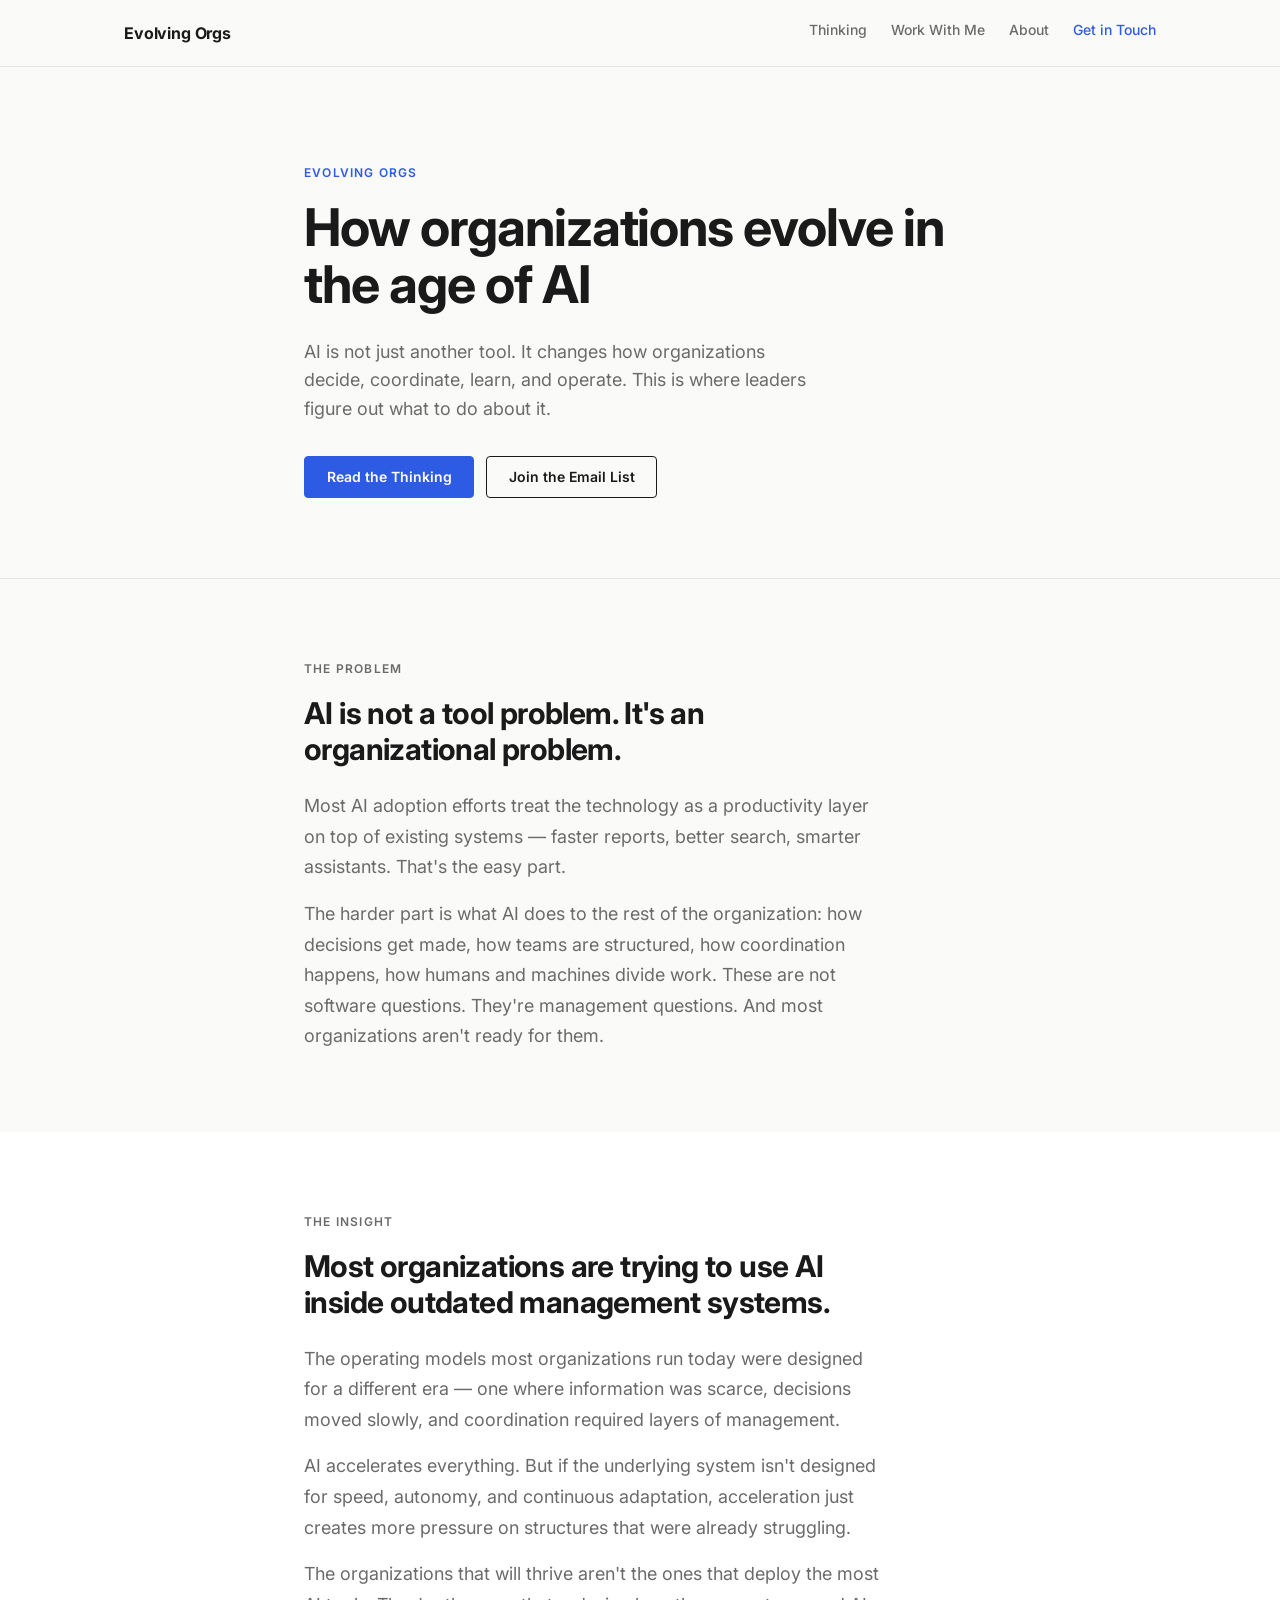
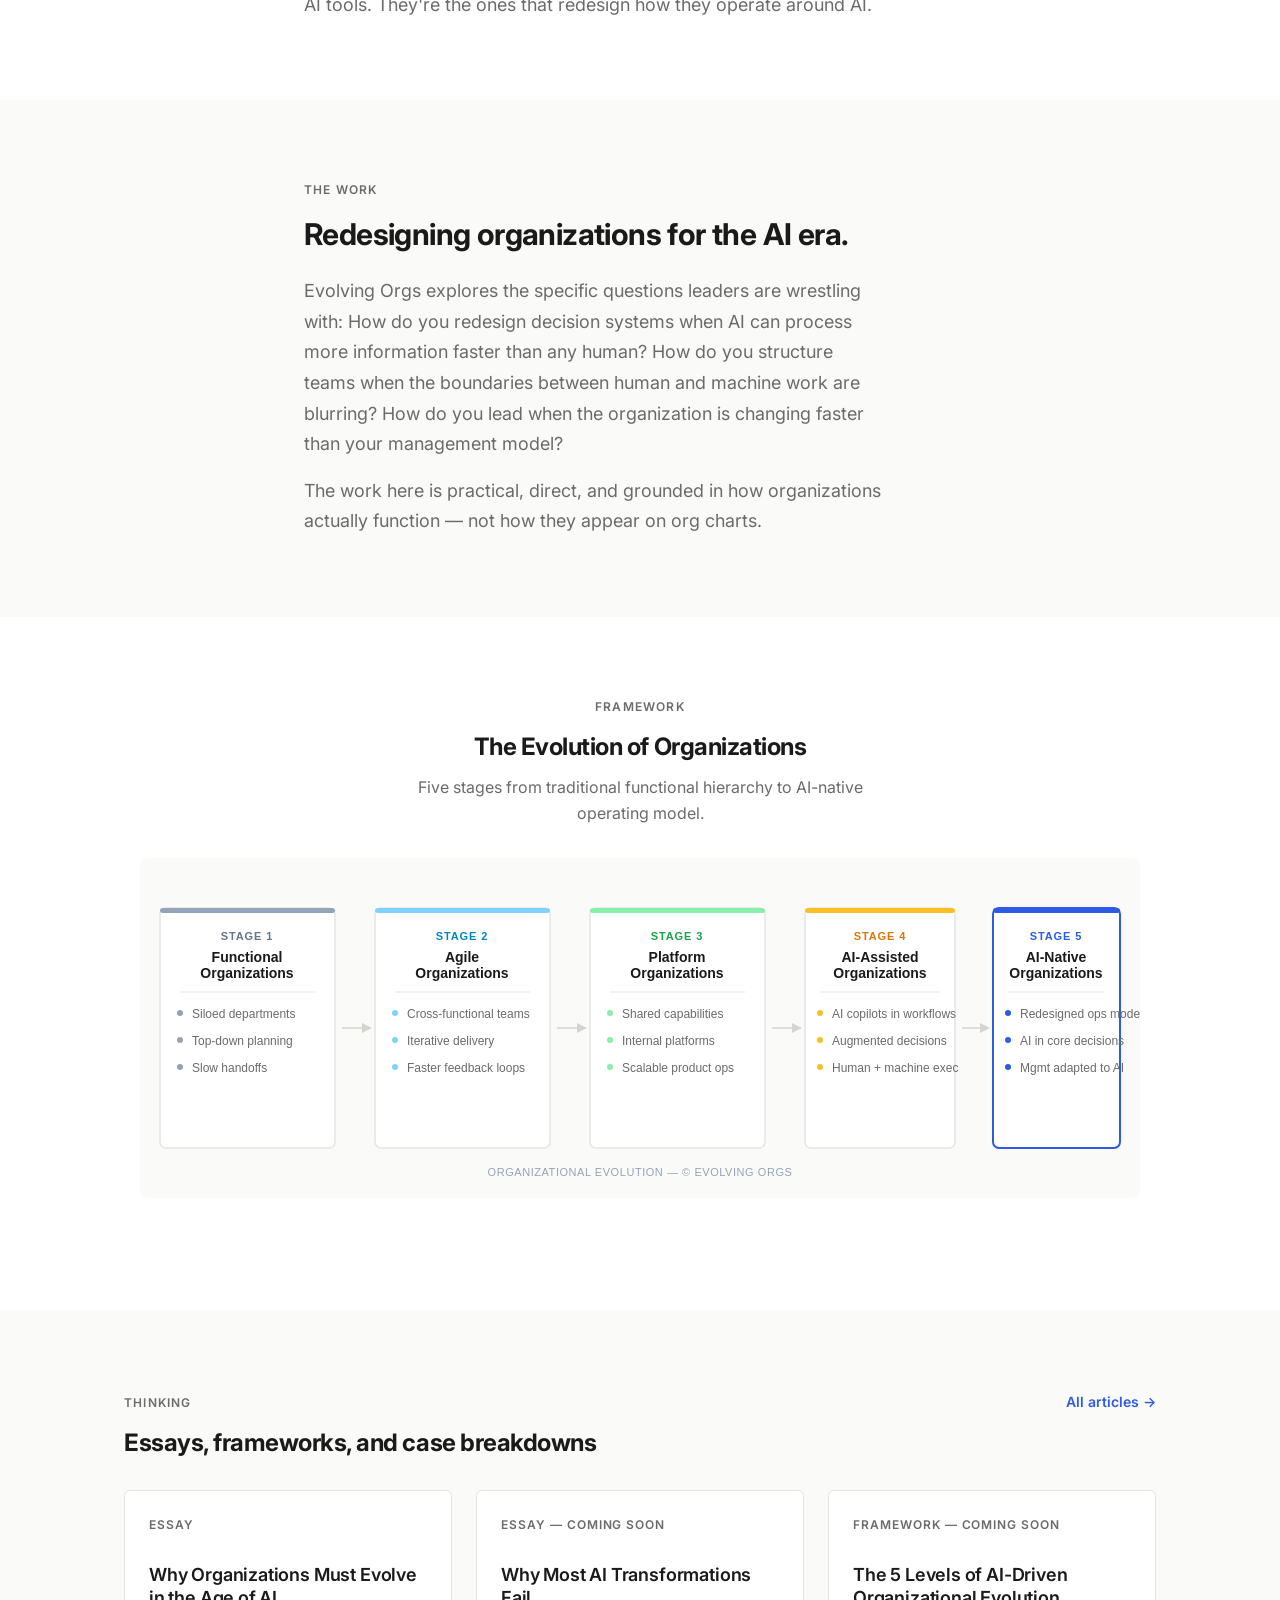
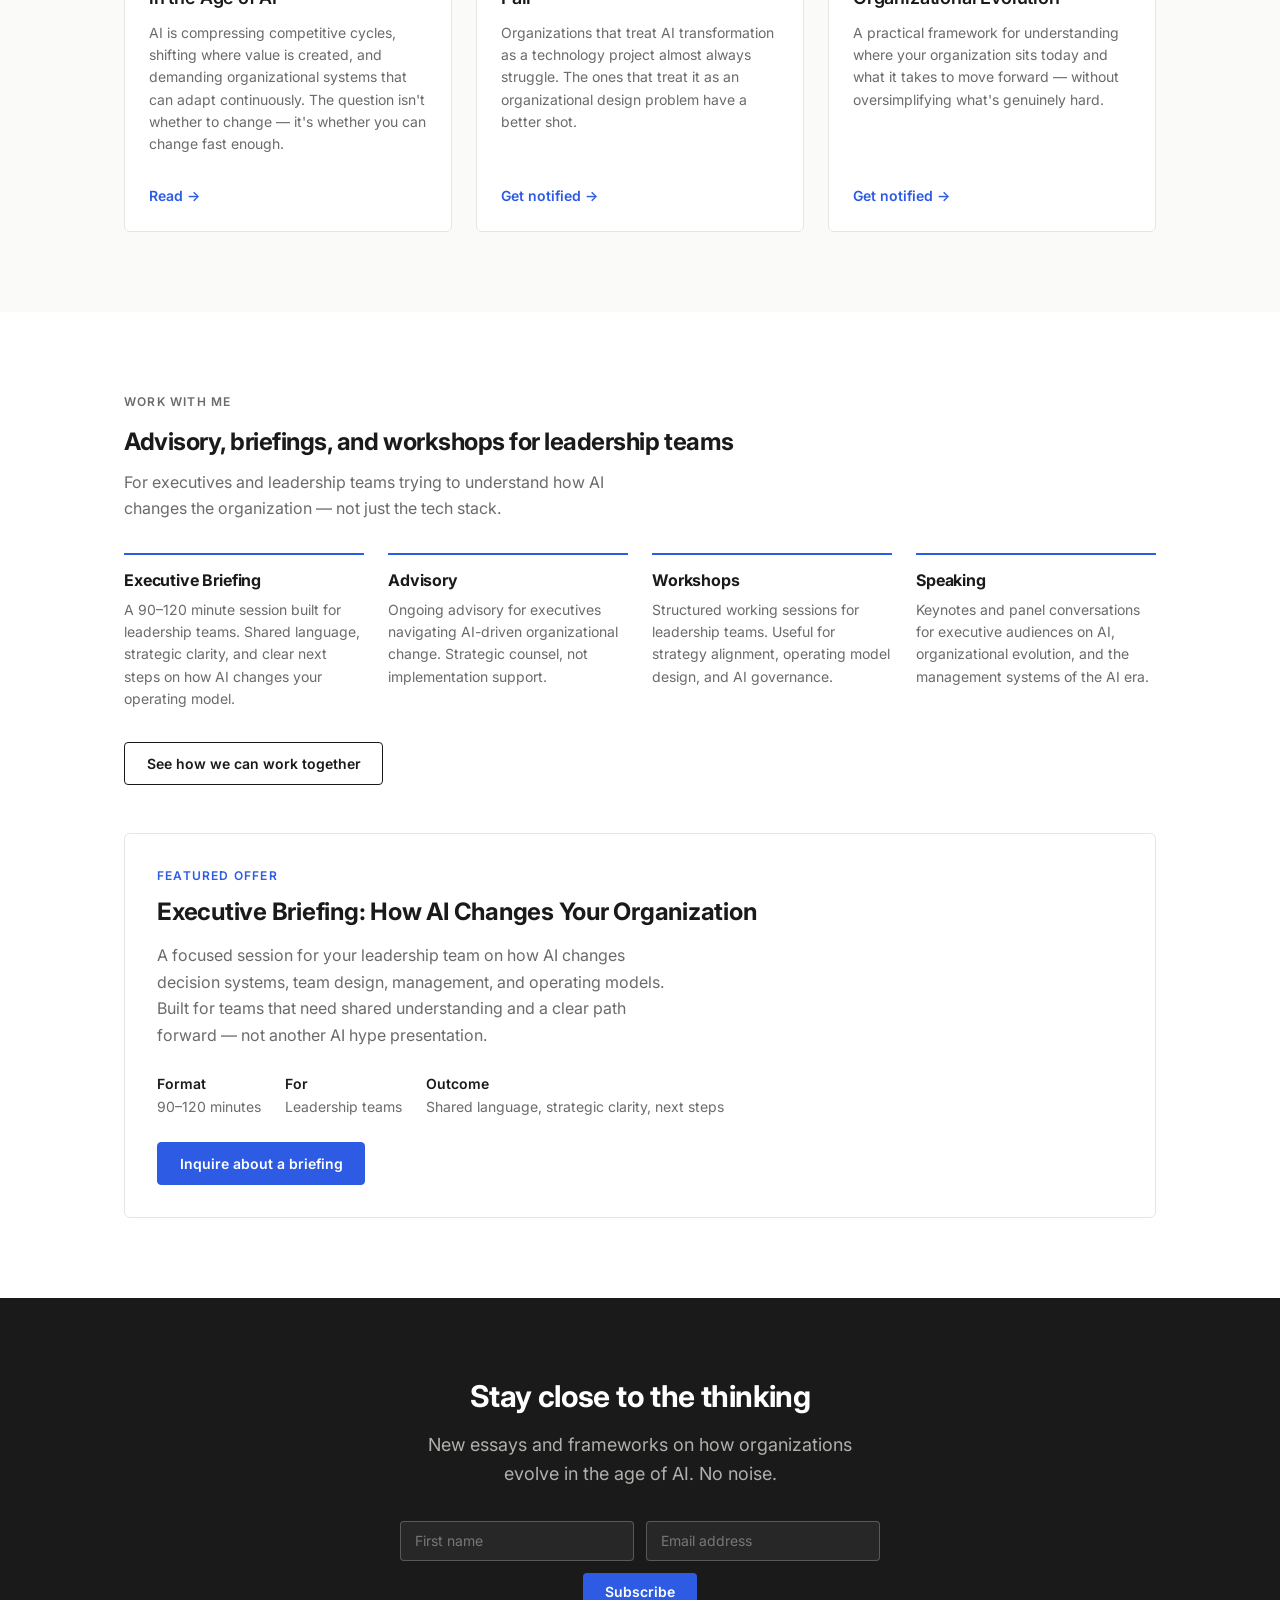
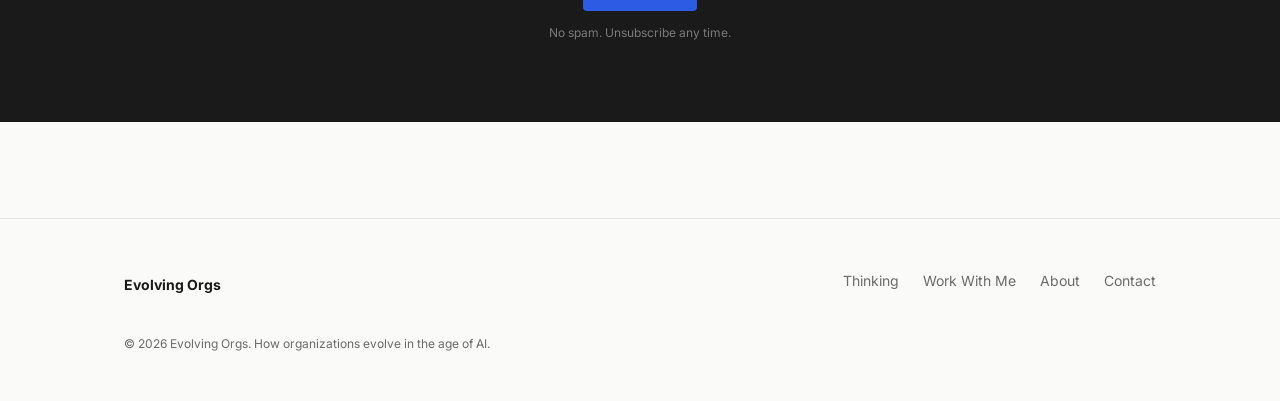
==== index.html @ f25d2109 "Initial site build — Phase 1 complete - Homepage with hero, problem/insight/promise sections, 5-stag" ====
<!DOCTYPE html>
<html lang="en">
<head>
  <meta charset="UTF-8" />
  <meta name="viewport" content="width=device-width, initial-scale=1.0" />
  <title>Evolving Orgs — How organizations evolve in the age of AI</title>
  <meta name="description" content="Evolving Orgs explores how AI is changing organizations, management systems, decision-making, and leadership. Essays, frameworks, and advisory for executives and transformation leaders." />
  <link rel="preconnect" href="https://fonts.googleapis.com" />
  <link rel="preconnect" href="https://fonts.gstatic.com" crossorigin />
  <link href="https://fonts.googleapis.com/css2?family=Inter:wght@400;500;600;700&display=swap" rel="stylesheet" />
  <link rel="stylesheet" href="styles/main.css" />
</head>
<body>

  <!-- Nav -->
  <nav class="site-nav">
    <div class="site-nav__inner">
      <a href="/" class="site-nav__brand">Evolving Orgs</a>
      <button class="site-nav__toggle" aria-label="Open navigation" aria-expanded="false">
        <span></span><span></span><span></span>
      </button>
      <ul class="site-nav__links">
        <li><a href="/thinking/" aria-current="false">Thinking</a></li>
        <li><a href="/work-with-me.html">Work With Me</a></li>
        <li><a href="/about.html">About</a></li>
        <li><a href="/contact.html" class="site-nav__cta">Get in Touch</a></li>
      </ul>
    </div>
  </nav>

  <!-- Hero -->
  <section class="hero">
    <div class="container">
      <p class="hero__eyebrow">Evolving Orgs</p>
      <h1 class="hero__headline">How organizations evolve in the age of AI</h1>
      <p class="hero__sub">AI is not just another tool. It changes how organizations decide, coordinate, learn, and operate. This is where leaders figure out what to do about it.</p>
      <div class="hero__actions">
        <a href="/thinking/" class="btn btn--primary">Read the Thinking</a>
        <a href="#signup" class="btn btn--outline">Join the Email List</a>
      </div>
    </div>
  </section>

  <!-- Problem -->
  <section class="section">
    <div class="container">
      <p class="prose-section__label">The Problem</p>
      <h2 class="prose-section__heading">AI is not a tool problem. It's an organizational problem.</h2>
      <div class="prose-section__body">
        <p>Most AI adoption efforts treat the technology as a productivity layer on top of existing systems — faster reports, better search, smarter assistants. That's the easy part.</p>
        <p>The harder part is what AI does to the rest of the organization: how decisions get made, how teams are structured, how coordination happens, how humans and machines divide work. These are not software questions. They're management questions. And most organizations aren't ready for them.</p>
      </div>
    </div>
  </section>

  <!-- Insight -->
  <section class="section section--alt">
    <div class="container">
      <p class="prose-section__label">The Insight</p>
      <h2 class="prose-section__heading">Most organizations are trying to use AI inside outdated management systems.</h2>
      <div class="prose-section__body">
        <p>The operating models most organizations run today were designed for a different era — one where information was scarce, decisions moved slowly, and coordination required layers of management.</p>
        <p>AI accelerates everything. But if the underlying system isn't designed for speed, autonomy, and continuous adaptation, acceleration just creates more pressure on structures that were already struggling.</p>
        <p>The organizations that will thrive aren't the ones that deploy the most AI tools. They're the ones that redesign how they operate around AI.</p>
      </div>
    </div>
  </section>

  <!-- Promise -->
  <section class="section">
    <div class="container">
      <p class="prose-section__label">The Work</p>
      <h2 class="prose-section__heading">Redesigning organizations for the AI era.</h2>
      <div class="prose-section__body">
        <p>Evolving Orgs explores the specific questions leaders are wrestling with: How do you redesign decision systems when AI can process more information faster than any human? How do you structure teams when the boundaries between human and machine work are blurring? How do you lead when the organization is changing faster than your management model?</p>
        <p>The work here is practical, direct, and grounded in how organizations actually function — not how they appear on org charts.</p>
      </div>
    </div>
  </section>

  <!-- Diagram -->
  <section class="section section--alt">
    <div class="container--wide">
      <p class="prose-section__label" style="text-align:center;">Framework</p>
      <h2 style="font-size:var(--size-2xl);font-weight:700;letter-spacing:-0.02em;margin-bottom:var(--space-3);text-align:center;">The Evolution of Organizations</h2>
      <p style="color:var(--color-text-muted);text-align:center;margin-bottom:var(--space-8);max-width:520px;margin-left:auto;margin-right:auto;">Five stages from traditional functional hierarchy to AI-native operating model.</p>
      <div class="diagram-wrap">
        <object data="assets/diagrams/evolution-of-organizations.svg" type="image/svg+xml" style="width:100%;max-width:1000px;display:block;margin:0 auto;" aria-label="The Evolution of Organizations diagram">
          <img src="assets/diagrams/evolution-of-organizations.svg" alt="The Evolution of Organizations — five stages from Functional to AI-Native" style="width:100%;max-width:1000px;" />
        </object>
      </div>
    </div>
  </section>

  <!-- Content -->
  <section class="section">
    <div class="container--wide">
      <div style="display:flex;align-items:baseline;justify-content:space-between;flex-wrap:wrap;gap:var(--space-4);margin-bottom:var(--space-8);">
        <div>
          <p class="prose-section__label">Thinking</p>
          <h2 style="font-size:var(--size-2xl);font-weight:700;letter-spacing:-0.02em;">Essays, frameworks, and case breakdowns</h2>
        </div>
        <a href="/thinking/" style="font-size:var(--size-sm);font-weight:600;color:var(--color-accent);">All articles →</a>
      </div>
      <div class="card-grid">
        <article class="card">
          <p class="card__label">Essay</p>
          <h3 class="card__title">Why Organizations Must Evolve in the Age of AI</h3>
          <p class="card__body">AI is compressing competitive cycles, shifting where value is created, and demanding organizational systems that can adapt continuously. The question isn't whether to change — it's whether you can change fast enough.</p>
          <a href="/thinking/why-organizations-must-evolve.html" class="card__link">Read →</a>
        </article>
        <article class="card">
          <p class="card__label">Essay — Coming Soon</p>
          <h3 class="card__title">Why Most AI Transformations Fail</h3>
          <p class="card__body">Organizations that treat AI transformation as a technology project almost always struggle. The ones that treat it as an organizational design problem have a better shot.</p>
          <a href="#signup" class="card__link">Get notified →</a>
        </article>
        <article class="card">
          <p class="card__label">Framework — Coming Soon</p>
          <h3 class="card__title">The 5 Levels of AI-Driven Organizational Evolution</h3>
          <p class="card__body">A practical framework for understanding where your organization sits today and what it takes to move forward — without oversimplifying what's genuinely hard.</p>
          <a href="#signup" class="card__link">Get notified →</a>
        </article>
      </div>
    </div>
  </section>

  <!-- Services -->
  <section class="section section--alt">
    <div class="container--wide">
      <p class="prose-section__label">Work With Me</p>
      <h2 style="font-size:var(--size-2xl);font-weight:700;letter-spacing:-0.02em;margin-bottom:var(--space-3);">Advisory, briefings, and workshops for leadership teams</h2>
      <p style="color:var(--color-text-muted);max-width:520px;margin-bottom:var(--space-8);">For executives and leadership teams trying to understand how AI changes the organization — not just the tech stack.</p>
      <div class="services-grid">
        <div class="service-item">
          <h3 class="service-item__title">Executive Briefing</h3>
          <p class="service-item__body">A 90–120 minute session built for leadership teams. Shared language, strategic clarity, and clear next steps on how AI changes your operating model.</p>
        </div>
        <div class="service-item">
          <h3 class="service-item__title">Advisory</h3>
          <p class="service-item__body">Ongoing advisory for executives navigating AI-driven organizational change. Strategic counsel, not implementation support.</p>
        </div>
        <div class="service-item">
          <h3 class="service-item__title">Workshops</h3>
          <p class="service-item__body">Structured working sessions for leadership teams. Useful for strategy alignment, operating model design, and AI governance.</p>
        </div>
        <div class="service-item">
          <h3 class="service-item__title">Speaking</h3>
          <p class="service-item__body">Keynotes and panel conversations for executive audiences on AI, organizational evolution, and the management systems of the AI era.</p>
        </div>
      </div>
      <div style="margin-top:var(--space-8);">
        <a href="/work-with-me.html" class="btn btn--outline">See how we can work together</a>
      </div>

      <!-- Briefing block -->
      <div class="briefing-block" style="margin-top:var(--space-12);">
        <p class="briefing-block__eyebrow">Featured Offer</p>
        <h3 class="briefing-block__title">Executive Briefing: How AI Changes Your Organization</h3>
        <p class="briefing-block__body">A focused session for your leadership team on how AI changes decision systems, team design, management, and operating models. Built for teams that need shared understanding and a clear path forward — not another AI hype presentation.</p>
        <div class="briefing-block__meta">
          <div class="briefing-block__meta-item">
            <strong>Format</strong>
            <span>90–120 minutes</span>
          </div>
          <div class="briefing-block__meta-item">
            <strong>For</strong>
            <span>Leadership teams</span>
          </div>
          <div class="briefing-block__meta-item">
            <strong>Outcome</strong>
            <span>Shared language, strategic clarity, next steps</span>
          </div>
        </div>
        <a href="/contact.html?inquiry=briefing" class="btn btn--primary">Inquire about a briefing</a>
      </div>
    </div>
  </section>

  <!-- Email signup -->
  <section class="signup-section" id="signup">
    <div class="container">
      <h2 class="signup-section__heading">Stay close to the thinking</h2>
      <p class="signup-section__sub">New essays and frameworks on how organizations evolve in the age of AI. No noise.</p>
      <!-- Kit form embed — replace with your actual Kit form embed code -->
      <form class="signup-form" action="#" method="post">
        <input type="text" name="first_name" placeholder="First name" autocomplete="given-name" />
        <input type="email" name="email_address" placeholder="Email address" required autocomplete="email" />
        <button type="submit">Subscribe</button>
      </form>
      <p class="signup-note">No spam. Unsubscribe any time.</p>
    </div>
  </section>

  <!-- Footer -->
  <footer class="site-footer">
    <div class="site-footer__inner">
      <a href="/" class="site-footer__brand">Evolving Orgs</a>
      <ul class="site-footer__links">
        <li><a href="/thinking/">Thinking</a></li>
        <li><a href="/work-with-me.html">Work With Me</a></li>
        <li><a href="/about.html">About</a></li>
        <li><a href="/contact.html">Contact</a></li>
      </ul>
      <p class="site-footer__copy">© 2026 Evolving Orgs. How organizations evolve in the age of AI.</p>
    </div>
  </footer>

  <script src="assets/js/nav.js"></script>
</body>
</html>
---- styles/main.css ----
/* =============================================
   Evolving Orgs — Main Stylesheet
   ============================================= */

/* --- Reset & Base --- */
*, *::before, *::after {
  box-sizing: border-box;
  margin: 0;
  padding: 0;
}

:root {
  --color-bg: #fafaf8;
  --color-surface: #ffffff;
  --color-text: #1a1a1a;
  --color-text-muted: #6b6b6b;
  --color-accent: #2d5be3;
  --color-accent-hover: #1e45c8;
  --color-border: #e5e5e2;
  --color-rule: #d4d4d0;

  --font-sans: 'Inter', -apple-system, BlinkMacSystemFont, 'Segoe UI', sans-serif;
  --font-serif: 'Georgia', 'Times New Roman', serif;

  --size-xs: 0.75rem;
  --size-sm: 0.875rem;
  --size-base: 1rem;
  --size-lg: 1.125rem;
  --size-xl: 1.25rem;
  --size-2xl: 1.5rem;
  --size-3xl: 1.875rem;
  --size-4xl: 2.25rem;
  --size-5xl: 3rem;

  --max-width: 720px;
  --max-width-wide: 1080px;

  --space-1: 0.25rem;
  --space-2: 0.5rem;
  --space-3: 0.75rem;
  --space-4: 1rem;
  --space-6: 1.5rem;
  --space-8: 2rem;
  --space-12: 3rem;
  --space-16: 4rem;
  --space-20: 5rem;
  --space-24: 6rem;
}

html {
  font-size: 16px;
  -webkit-text-size-adjust: 100%;
}

body {
  background-color: var(--color-bg);
  color: var(--color-text);
  font-family: var(--font-sans);
  font-size: var(--size-base);
  line-height: 1.65;
  -webkit-font-smoothing: antialiased;
}

/* --- Typography --- */
h1, h2, h3, h4 {
  line-height: 1.2;
  font-weight: 600;
  letter-spacing: -0.01em;
}

h1 { font-size: var(--size-4xl); }
h2 { font-size: var(--size-3xl); }
h3 { font-size: var(--size-xl); }
h4 { font-size: var(--size-lg); }

p { margin-bottom: var(--space-4); }
p:last-child { margin-bottom: 0; }

a {
  color: var(--color-accent);
  text-decoration: none;
}
a:hover { text-decoration: underline; }

strong { font-weight: 600; }

ul, ol {
  padding-left: var(--space-6);
  margin-bottom: var(--space-4);
}
li { margin-bottom: var(--space-2); }

/* --- Layout --- */
.container {
  max-width: var(--max-width);
  margin: 0 auto;
  padding: 0 var(--space-6);
}

.container--wide {
  max-width: var(--max-width-wide);
  margin: 0 auto;
  padding: 0 var(--space-6);
}

.section {
  padding: var(--space-20) 0;
}

.section--alt {
  background-color: var(--color-surface);
}

.section--dark {
  background-color: var(--color-text);
  color: #f0efeb;
}

hr.rule {
  border: none;
  border-top: 1px solid var(--color-rule);
  margin: var(--space-12) 0;
}

/* --- Nav --- */
.site-nav {
  position: sticky;
  top: 0;
  z-index: 100;
  background-color: var(--color-bg);
  border-bottom: 1px solid var(--color-border);
  padding: var(--space-4) 0;
}

.site-nav__inner {
  max-width: var(--max-width-wide);
  margin: 0 auto;
  padding: 0 var(--space-6);
  display: flex;
  align-items: center;
  justify-content: space-between;
  gap: var(--space-8);
}

.site-nav__brand {
  font-weight: 700;
  font-size: var(--size-base);
  color: var(--color-text);
  text-decoration: none;
  letter-spacing: -0.01em;
}
.site-nav__brand:hover { text-decoration: none; }

.site-nav__links {
  display: flex;
  gap: var(--space-6);
  list-style: none;
  padding: 0;
  margin: 0;
}

.site-nav__links a {
  font-size: var(--size-sm);
  color: var(--color-text-muted);
  text-decoration: none;
  font-weight: 500;
  transition: color 0.15s;
}
.site-nav__links a:hover,
.site-nav__links a[aria-current="page"] {
  color: var(--color-text);
}

.site-nav__cta {
  font-size: var(--size-sm);
  font-weight: 600;
  color: var(--color-accent) !important;
}
.site-nav__cta:hover { color: var(--color-accent-hover) !important; }

/* --- Footer --- */
.site-footer {
  border-top: 1px solid var(--color-border);
  padding: var(--space-12) 0;
  margin-top: var(--space-24);
}

.site-footer__inner {
  max-width: var(--max-width-wide);
  margin: 0 auto;
  padding: 0 var(--space-6);
  display: flex;
  flex-wrap: wrap;
  align-items: center;
  justify-content: space-between;
  gap: var(--space-4);
}

.site-footer__brand {
  font-weight: 700;
  font-size: var(--size-sm);
  color: var(--color-text);
  text-decoration: none;
}

.site-footer__links {
  display: flex;
  gap: var(--space-6);
  list-style: none;
  padding: 0;
  margin: 0;
}
.site-footer__links a {
  font-size: var(--size-sm);
  color: var(--color-text-muted);
  text-decoration: none;
}
.site-footer__links a:hover { color: var(--color-text); }

.site-footer__copy {
  font-size: var(--size-xs);
  color: var(--color-text-muted);
  width: 100%;
  margin-top: var(--space-4);
}

/* --- Buttons --- */
.btn {
  display: inline-block;
  padding: 0.65rem 1.35rem;
  border-radius: 4px;
  font-size: var(--size-sm);
  font-weight: 600;
  cursor: pointer;
  transition: background-color 0.15s, color 0.15s, border-color 0.15s;
  text-decoration: none;
  border: 1.5px solid transparent;
  line-height: 1.4;
}

.btn--primary {
  background-color: var(--color-accent);
  color: #fff;
  border-color: var(--color-accent);
}
.btn--primary:hover {
  background-color: var(--color-accent-hover);
  border-color: var(--color-accent-hover);
  text-decoration: none;
  color: #fff;
}

.btn--outline {
  background-color: transparent;
  color: var(--color-text);
  border-color: var(--color-text);
}
.btn--outline:hover {
  background-color: var(--color-text);
  color: var(--color-bg);
  text-decoration: none;
}

.btn--outline-light {
  background-color: transparent;
  color: #f0efeb;
  border-color: rgba(240,239,235,0.5);
}
.btn--outline-light:hover {
  background-color: rgba(240,239,235,0.1);
  text-decoration: none;
  color: #fff;
}

/* --- Hero --- */
.hero {
  padding: var(--space-24) 0 var(--space-20);
  border-bottom: 1px solid var(--color-border);
}

.hero__eyebrow {
  font-size: var(--size-xs);
  font-weight: 600;
  letter-spacing: 0.1em;
  text-transform: uppercase;
  color: var(--color-accent);
  margin-bottom: var(--space-4);
}

.hero__headline {
  font-size: clamp(2rem, 5vw, 3.25rem);
  font-weight: 700;
  letter-spacing: -0.02em;
  line-height: 1.1;
  margin-bottom: var(--space-6);
  max-width: 640px;
}

.hero__sub {
  font-size: var(--size-lg);
  color: var(--color-text-muted);
  max-width: 520px;
  margin-bottom: var(--space-8);
  line-height: 1.6;
}

.hero__actions {
  display: flex;
  flex-wrap: wrap;
  gap: var(--space-3);
}

/* --- Prose sections --- */
.prose-section__label {
  font-size: var(--size-xs);
  font-weight: 600;
  letter-spacing: 0.1em;
  text-transform: uppercase;
  color: var(--color-text-muted);
  margin-bottom: var(--space-4);
}

.prose-section__heading {
  font-size: var(--size-3xl);
  font-weight: 700;
  letter-spacing: -0.02em;
  margin-bottom: var(--space-6);
  max-width: 580px;
}

.prose-section__body {
  font-size: var(--size-lg);
  color: var(--color-text-muted);
  max-width: 580px;
  line-height: 1.7;
}

/* --- Article cards --- */
.card-grid {
  display: grid;
  grid-template-columns: repeat(auto-fill, minmax(280px, 1fr));
  gap: var(--space-6);
  margin-top: var(--space-8);
}

.card {
  background: var(--color-surface);
  border: 1px solid var(--color-border);
  border-radius: 6px;
  padding: var(--space-6);
  display: flex;
  flex-direction: column;
  gap: var(--space-3);
}

.card__label {
  font-size: var(--size-xs);
  font-weight: 600;
  letter-spacing: 0.08em;
  text-transform: uppercase;
  color: var(--color-text-muted);
}

.card__title {
  font-size: var(--size-lg);
  font-weight: 600;
  letter-spacing: -0.01em;
  line-height: 1.3;
  color: var(--color-text);
}

.card__body {
  font-size: var(--size-sm);
  color: var(--color-text-muted);
  line-height: 1.6;
  flex: 1;
}

.card__link {
  font-size: var(--size-sm);
  font-weight: 600;
  color: var(--color-accent);
  text-decoration: none;
}
.card__link:hover { text-decoration: underline; }

/* --- Services grid --- */
.services-grid {
  display: grid;
  grid-template-columns: repeat(auto-fill, minmax(240px, 1fr));
  gap: var(--space-6);
  margin-top: var(--space-8);
}

.service-item {
  border-top: 2px solid var(--color-accent);
  padding-top: var(--space-4);
}

.service-item__title {
  font-size: var(--size-base);
  font-weight: 700;
  margin-bottom: var(--space-2);
}

.service-item__body {
  font-size: var(--size-sm);
  color: var(--color-text-muted);
  line-height: 1.6;
}

/* --- Email signup --- */
.signup-section {
  background-color: var(--color-text);
  color: #f0efeb;
  padding: var(--space-20) 0;
}

.signup-section .container {
  text-align: center;
}

.signup-section__heading {
  font-size: var(--size-3xl);
  font-weight: 700;
  letter-spacing: -0.02em;
  margin-bottom: var(--space-4);
  color: #fff;
}

.signup-section__sub {
  font-size: var(--size-lg);
  color: rgba(240,239,235,0.7);
  margin-bottom: var(--space-8);
  max-width: 480px;
  margin-left: auto;
  margin-right: auto;
}

.signup-form {
  display: flex;
  flex-wrap: wrap;
  gap: var(--space-3);
  justify-content: center;
  max-width: 480px;
  margin: 0 auto;
}

.signup-form input[type="text"],
.signup-form input[type="email"] {
  flex: 1;
  min-width: 180px;
  padding: 0.65rem 0.875rem;
  border: 1.5px solid rgba(240,239,235,0.25);
  border-radius: 4px;
  background: rgba(255,255,255,0.06);
  color: #f0efeb;
  font-size: var(--size-sm);
  font-family: var(--font-sans);
  outline: none;
  transition: border-color 0.15s;
}
.signup-form input::placeholder { color: rgba(240,239,235,0.4); }
.signup-form input:focus { border-color: rgba(240,239,235,0.6); }

.signup-form button {
  padding: 0.65rem 1.35rem;
  border-radius: 4px;
  background-color: var(--color-accent);
  color: #fff;
  border: none;
  font-size: var(--size-sm);
  font-weight: 600;
  cursor: pointer;
  font-family: var(--font-sans);
  transition: background-color 0.15s;
}
.signup-form button:hover { background-color: var(--color-accent-hover); }

.signup-note {
  font-size: var(--size-xs);
  color: rgba(240,239,235,0.45);
  margin-top: var(--space-3);
}

/* --- Briefing block --- */
.briefing-block {
  border: 1px solid var(--color-border);
  border-radius: 6px;
  padding: var(--space-8);
  margin-top: var(--space-8);
  background: var(--color-surface);
}

.briefing-block__eyebrow {
  font-size: var(--size-xs);
  font-weight: 600;
  letter-spacing: 0.1em;
  text-transform: uppercase;
  color: var(--color-accent);
  margin-bottom: var(--space-3);
}

.briefing-block__title {
  font-size: var(--size-2xl);
  font-weight: 700;
  letter-spacing: -0.01em;
  margin-bottom: var(--space-4);
}

.briefing-block__body {
  font-size: var(--size-base);
  color: var(--color-text-muted);
  margin-bottom: var(--space-6);
  max-width: 520px;
}

.briefing-block__meta {
  display: flex;
  flex-wrap: wrap;
  gap: var(--space-6);
  margin-bottom: var(--space-6);
}

.briefing-block__meta-item {
  font-size: var(--size-sm);
}
.briefing-block__meta-item strong {
  display: block;
  color: var(--color-text);
}
.briefing-block__meta-item span {
  color: var(--color-text-muted);
}

/* --- Diagram --- */
.diagram-wrap {
  margin: var(--space-8) 0;
  overflow-x: auto;
}

/* --- Page header --- */
.page-header {
  padding: var(--space-16) 0 var(--space-12);
  border-bottom: 1px solid var(--color-border);
}

.page-header__label {
  font-size: var(--size-xs);
  font-weight: 600;
  letter-spacing: 0.1em;
  text-transform: uppercase;
  color: var(--color-accent);
  margin-bottom: var(--space-3);
}

.page-header__title {
  font-size: clamp(1.75rem, 4vw, 2.75rem);
  font-weight: 700;
  letter-spacing: -0.02em;
  margin-bottom: var(--space-4);
}

.page-header__sub {
  font-size: var(--size-lg);
  color: var(--color-text-muted);
  max-width: 540px;
  line-height: 1.6;
}

/* --- Article list --- */
.article-list {
  list-style: none;
  padding: 0;
  margin: var(--space-8) 0 0;
}

.article-list__item {
  border-top: 1px solid var(--color-border);
  padding: var(--space-6) 0;
  display: grid;
  grid-template-columns: 1fr auto;
  gap: var(--space-4);
  align-items: start;
}

.article-list__item:last-child {
  border-bottom: 1px solid var(--color-border);
}

.article-list__title {
  font-size: var(--size-xl);
  font-weight: 600;
  letter-spacing: -0.01em;
  margin-bottom: var(--space-2);
  line-height: 1.3;
}

.article-list__title a {
  color: var(--color-text);
  text-decoration: none;
}
.article-list__title a:hover { color: var(--color-accent); text-decoration: none; }

.article-list__desc {
  font-size: var(--size-sm);
  color: var(--color-text-muted);
  line-height: 1.6;
}

.article-list__date {
  font-size: var(--size-xs);
  color: var(--color-text-muted);
  white-space: nowrap;
  padding-top: 4px;
}

/* --- Article prose --- */
.article-prose {
  font-size: var(--size-lg);
  line-height: 1.75;
  max-width: 660px;
}

.article-prose h2 {
  font-size: var(--size-2xl);
  margin-top: var(--space-12);
  margin-bottom: var(--space-4);
}

.article-prose h3 {
  font-size: var(--size-xl);
  margin-top: var(--space-8);
  margin-bottom: var(--space-3);
}

.article-prose p {
  margin-bottom: var(--space-6);
}

.article-prose ul,
.article-prose ol {
  margin-bottom: var(--space-6);
}

.article-prose li {
  margin-bottom: var(--space-3);
}

.article-prose blockquote {
  border-left: 3px solid var(--color-accent);
  padding-left: var(--space-6);
  margin: var(--space-8) 0;
  color: var(--color-text-muted);
  font-style: italic;
}

/* --- Contact form --- */
.contact-form {
  max-width: 540px;
  margin-top: var(--space-8);
}

.form-group {
  margin-bottom: var(--space-6);
}

.form-group label {
  display: block;
  font-size: var(--size-sm);
  font-weight: 600;
  margin-bottom: var(--space-2);
  color: var(--color-text);
}

.form-group input,
.form-group select,
.form-group textarea {
  width: 100%;
  padding: 0.65rem 0.875rem;
  border: 1.5px solid var(--color-border);
  border-radius: 4px;
  font-size: var(--size-base);
  font-family: var(--font-sans);
  background: var(--color-surface);
  color: var(--color-text);
  outline: none;
  transition: border-color 0.15s;
}

.form-group input:focus,
.form-group select:focus,
.form-group textarea:focus {
  border-color: var(--color-accent);
}

.form-group textarea {
  resize: vertical;
  min-height: 120px;
}

/* --- Mobile nav toggle --- */
.site-nav__toggle {
  display: none;
  flex-direction: column;
  gap: 5px;
  background: none;
  border: none;
  cursor: pointer;
  padding: 4px;
}
.site-nav__toggle span {
  display: block;
  width: 22px;
  height: 2px;
  background-color: var(--color-text);
  border-radius: 2px;
  transition: transform 0.2s, opacity 0.2s;
}

/* --- Responsive --- */
@media (max-width: 640px) {
  h1 { font-size: var(--size-3xl); }
  h2 { font-size: var(--size-2xl); }

  .hero { padding: var(--space-16) 0 var(--space-12); }

  /* Mobile nav */
  .site-nav__toggle { display: flex; }

  .site-nav__links {
    display: none;
    position: absolute;
    top: 100%;
    left: 0;
    right: 0;
    background: var(--color-bg);
    border-bottom: 1px solid var(--color-border);
    flex-direction: column;
    padding: var(--space-4) var(--space-6);
    gap: var(--space-4);
    z-index: 99;
  }
  .site-nav__links.is-open { display: flex; }
  .site-nav__links a { font-size: var(--size-base); }

  .site-nav { position: relative; }

  /* Diagram scrolls horizontally */
  .diagram-wrap {
    -webkit-overflow-scrolling: touch;
  }

  .article-list__item {
    grid-template-columns: 1fr;
  }

  .site-footer__inner {
    flex-direction: column;
    align-items: flex-start;
  }

  .briefing-block { padding: var(--space-6); }

  .briefing-block__meta { flex-direction: column; gap: var(--space-4); }

  .section { padding: var(--space-12) 0; }
}

@media (max-width: 480px) {
  .hero__headline { font-size: 1.75rem; }
  .hero__actions { flex-direction: column; }
  .hero__actions .btn { text-align: center; }
  .signup-form { flex-direction: column; }
  .signup-form input, .signup-form button { width: 100%; }
}
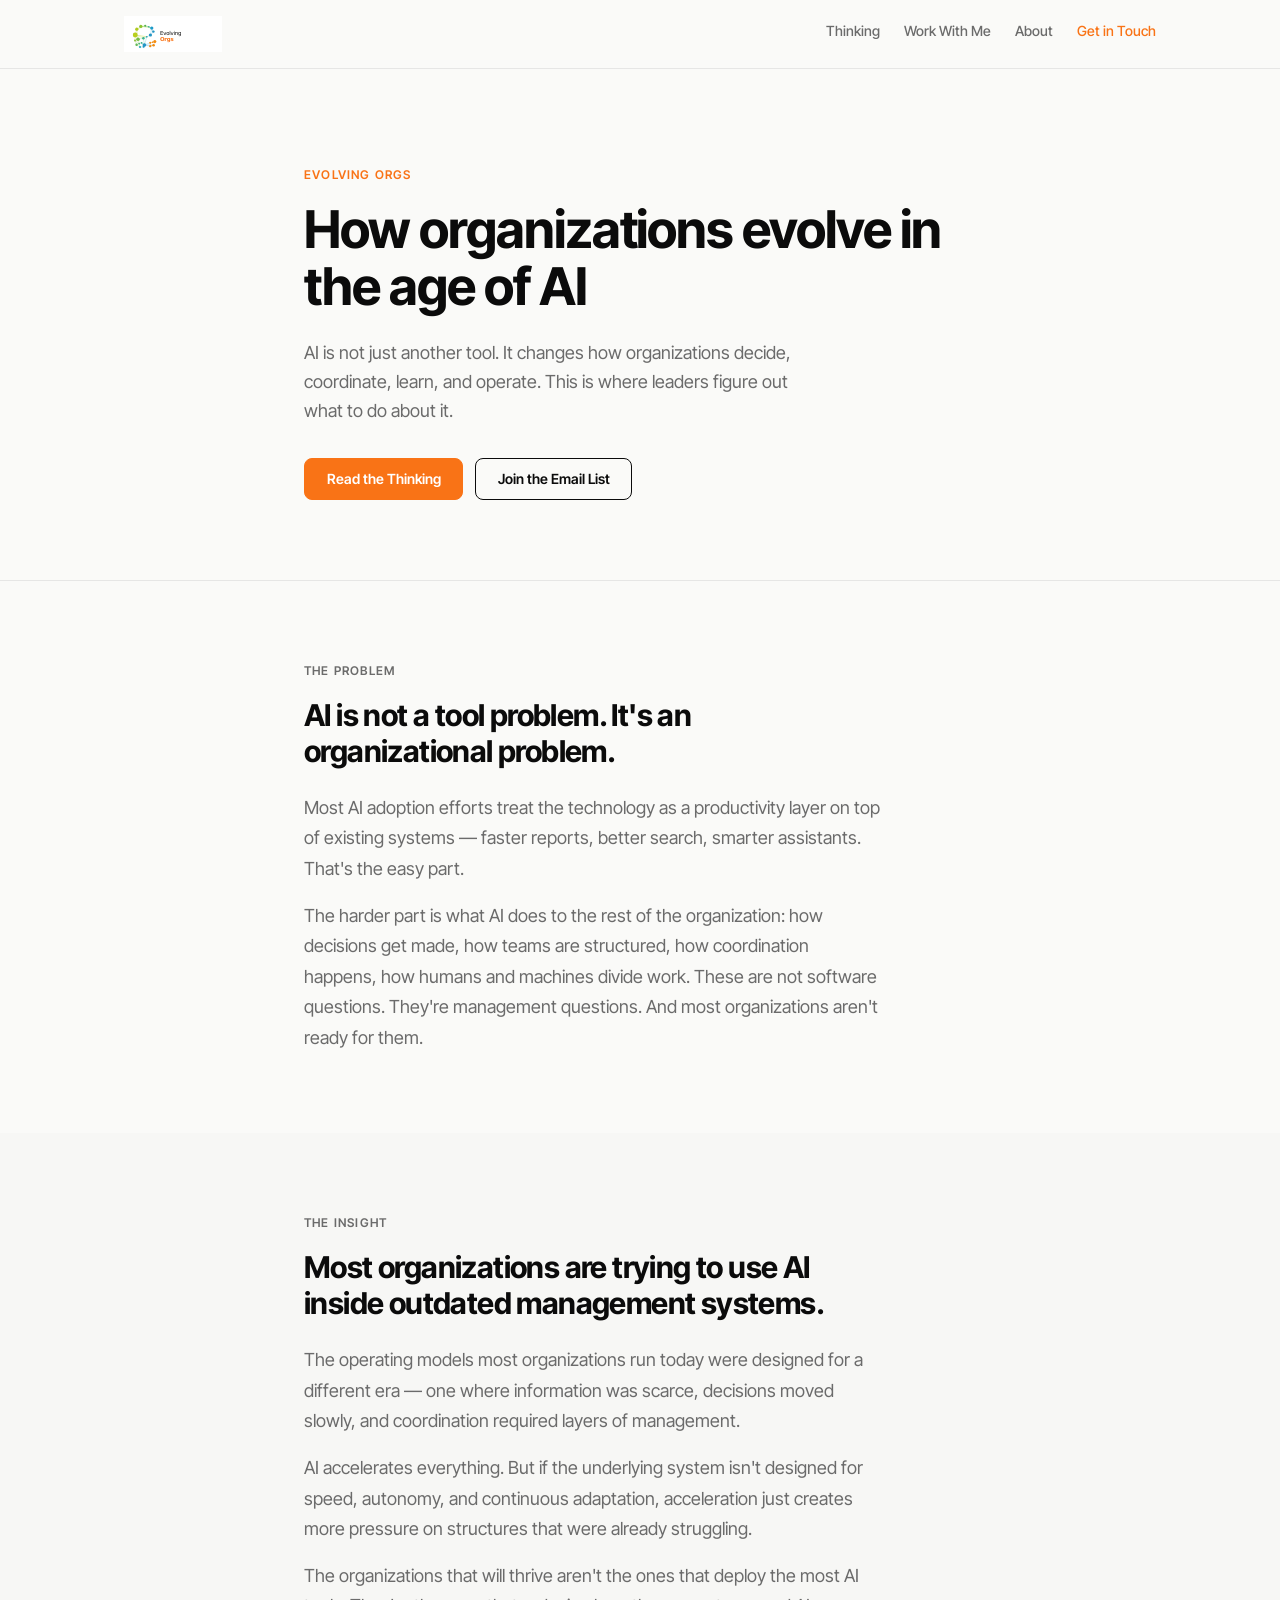
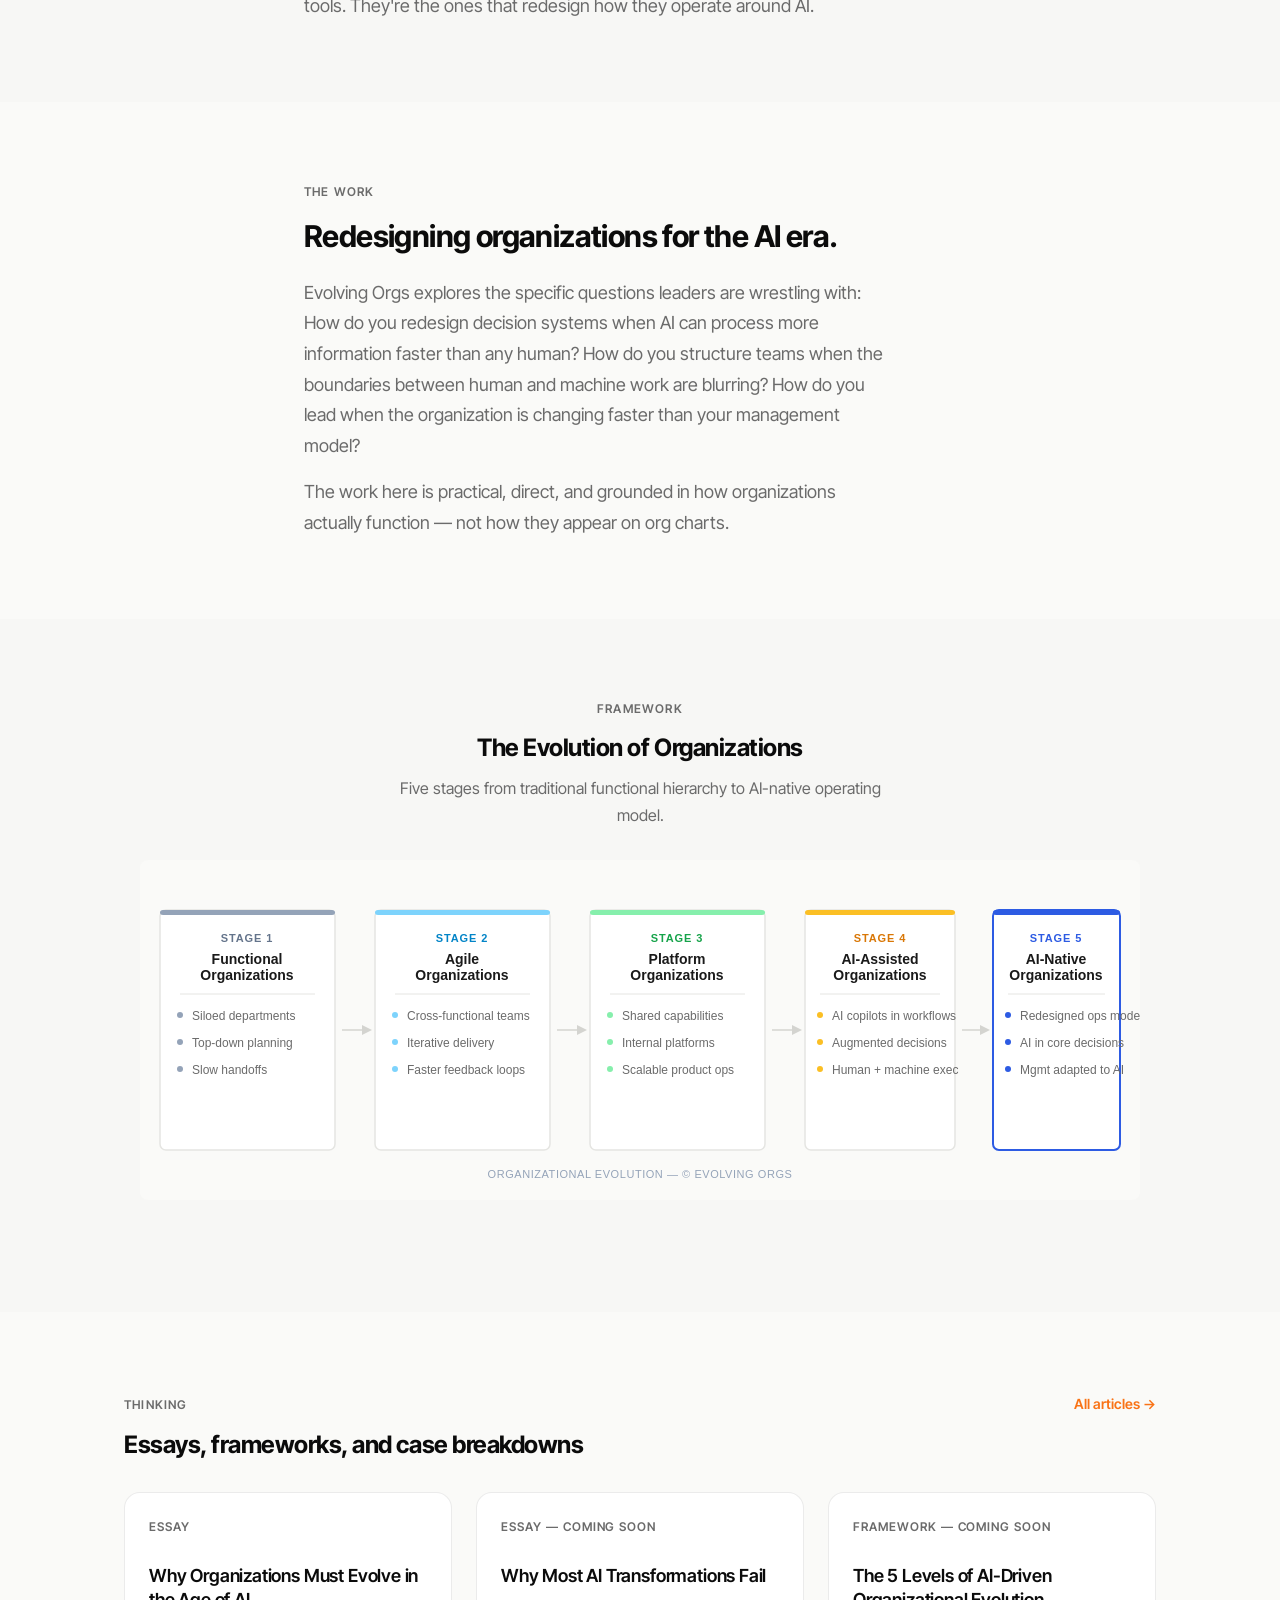
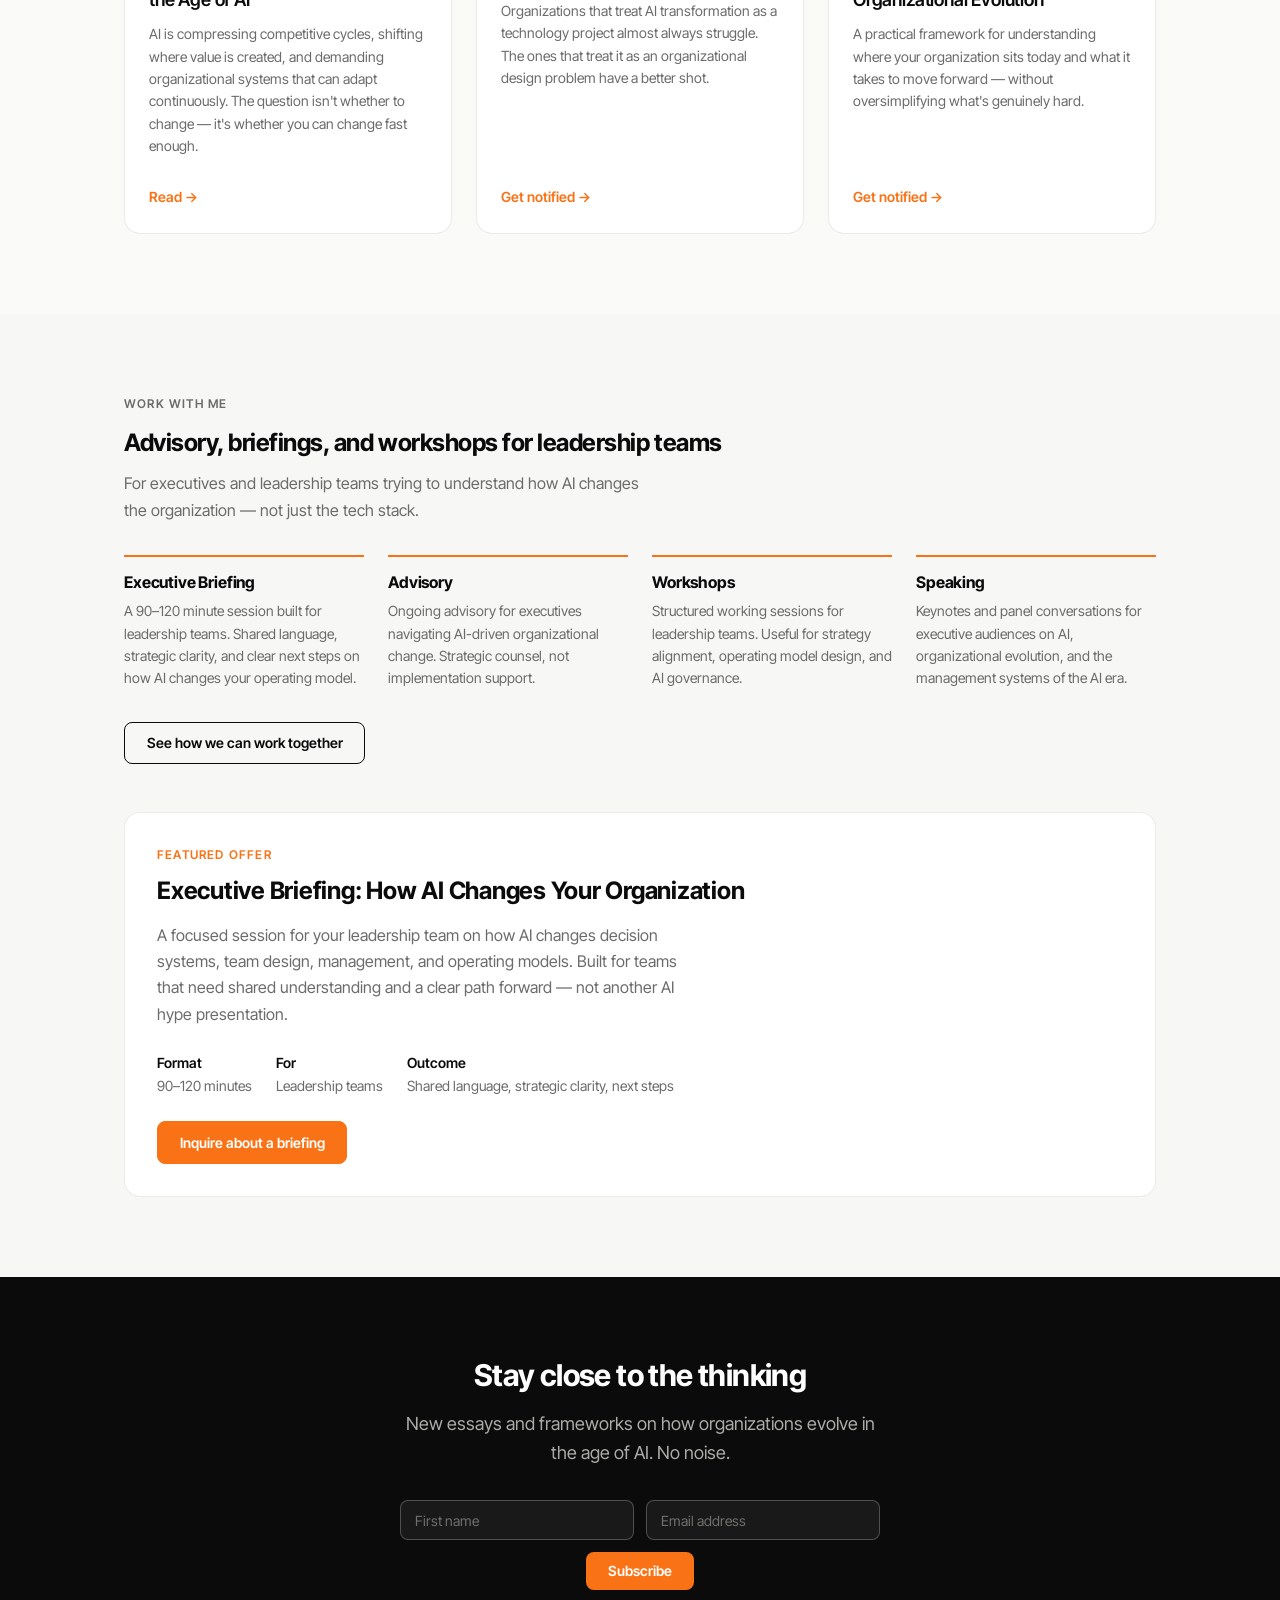
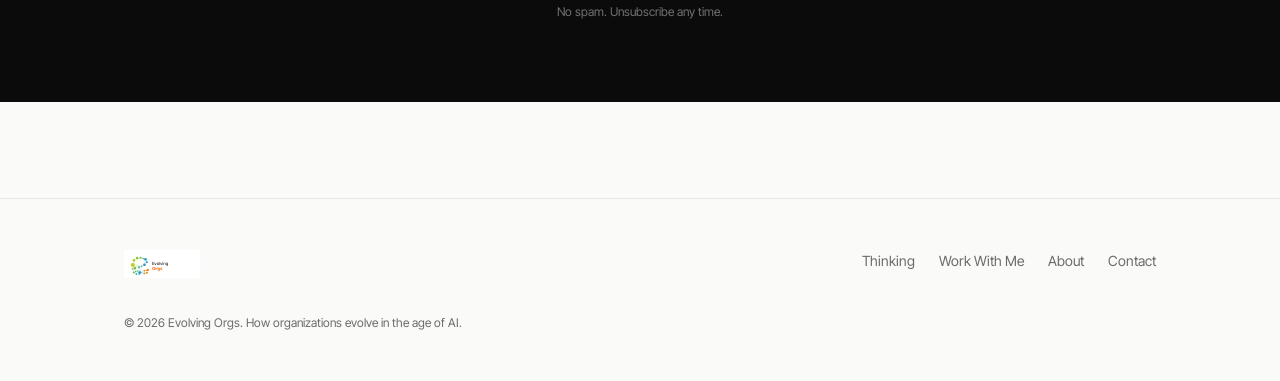
==== commit cd2122ce: "Apply brand guide: Inter Tight font, Signal Orange accent, logo in nav/footer - Switched all pages f" ====
--- a/index.html
+++ b/index.html
@@ -7,7 +7,7 @@
   <meta name="description" content="Evolving Orgs explores how AI is changing organizations, management systems, decision-making, and leadership. Essays, frameworks, and advisory for executives and transformation leaders." />
   <link rel="preconnect" href="https://fonts.googleapis.com" />
   <link rel="preconnect" href="https://fonts.gstatic.com" crossorigin />
-  <link href="https://fonts.googleapis.com/css2?family=Inter:wght@400;500;600;700&display=swap" rel="stylesheet" />
+  <link href="https://fonts.googleapis.com/css2?family=Inter+Tight:wght@400;500;600;700&display=swap" rel="stylesheet" />
   <link rel="stylesheet" href="styles/main.css" />
 </head>
 <body>
@@ -15,7 +15,7 @@
   <!-- Nav -->
   <nav class="site-nav">
     <div class="site-nav__inner">
-      <a href="/" class="site-nav__brand">Evolving Orgs</a>
+      <a href="/" class="site-nav__brand"><img src="assets/images/evolvingorgs-logo-light.svg" alt="Evolving Orgs" /></a>
       <button class="site-nav__toggle" aria-label="Open navigation" aria-expanded="false">
         <span></span><span></span><span></span>
       </button>
@@ -195,7 +195,7 @@
   <!-- Footer -->
   <footer class="site-footer">
     <div class="site-footer__inner">
-      <a href="/" class="site-footer__brand">Evolving Orgs</a>
+      <a href="/" class="site-footer__brand"><img src="assets/images/evolvingorgs-logo-light.svg" alt="Evolving Orgs" /></a>
       <ul class="site-footer__links">
         <li><a href="/thinking/">Thinking</a></li>
         <li><a href="/work-with-me.html">Work With Me</a></li>
--- a/styles/main.css
+++ b/styles/main.css
@@ -10,16 +10,28 @@
 }
 
 :root {
+  /* Brand tokens */
+  --eo-ink: #0B0B0B;
+  --eo-white: #FFFFFF;
+  --eo-orange: #F97316;
+  --eo-lime: #B8CF1E;
+  --eo-green: #8DC62F;
+  --eo-leaf: #53B44F;
+  --eo-teal: #35B497;
+  --eo-blue: #1E9BCB;
+  --eo-border: rgba(11, 11, 11, 0.08);
+  --eo-panel: #F7F7F5;
+
   --color-bg: #fafaf8;
   --color-surface: #ffffff;
-  --color-text: #1a1a1a;
+  --color-text: #0B0B0B;
   --color-text-muted: #6b6b6b;
-  --color-accent: #2d5be3;
-  --color-accent-hover: #1e45c8;
-  --color-border: #e5e5e2;
-  --color-rule: #d4d4d0;
-
-  --font-sans: 'Inter', -apple-system, BlinkMacSystemFont, 'Segoe UI', sans-serif;
+  --color-accent: #F97316;
+  --color-accent-hover: #e06500;
+  --color-border: rgba(11, 11, 11, 0.08);
+  --color-rule: rgba(11, 11, 11, 0.12);
+
+  --font-sans: 'Inter Tight', Inter, -apple-system, BlinkMacSystemFont, 'Segoe UI', sans-serif;
   --font-serif: 'Georgia', 'Times New Roman', serif;
 
   --size-xs: 0.75rem;
@@ -108,7 +120,7 @@
 }
 
 .section--alt {
-  background-color: var(--color-surface);
+  background-color: var(--eo-panel);
 }
 
 .section--dark {
@@ -143,13 +155,13 @@
 }
 
 .site-nav__brand {
-  font-weight: 700;
-  font-size: var(--size-base);
-  color: var(--color-text);
-  text-decoration: none;
-  letter-spacing: -0.01em;
-}
-.site-nav__brand:hover { text-decoration: none; }
+  display: flex;
+  align-items: center;
+  text-decoration: none;
+  flex-shrink: 0;
+}
+.site-nav__brand:hover { text-decoration: none; opacity: 0.85; }
+.site-nav__brand img { display: block; height: 36px; width: auto; }
 
 .site-nav__links {
   display: flex;
@@ -197,11 +209,12 @@
 }
 
 .site-footer__brand {
-  font-weight: 700;
-  font-size: var(--size-sm);
-  color: var(--color-text);
-  text-decoration: none;
-}
+  display: flex;
+  align-items: center;
+  text-decoration: none;
+}
+.site-footer__brand:hover { opacity: 0.75; }
+.site-footer__brand img { display: block; height: 28px; width: auto; }
 
 .site-footer__links {
   display: flex;
@@ -228,7 +241,7 @@
 .btn {
   display: inline-block;
   padding: 0.65rem 1.35rem;
-  border-radius: 4px;
+  border-radius: 8px;
   font-size: var(--size-sm);
   font-weight: 600;
   cursor: pointer;
@@ -345,8 +358,8 @@
 
 .card {
   background: var(--color-surface);
-  border: 1px solid var(--color-border);
-  border-radius: 6px;
+  border: 1px solid var(--eo-border);
+  border-radius: 16px;
   padding: var(--space-6);
   display: flex;
   flex-direction: column;
@@ -452,7 +465,7 @@
   min-width: 180px;
   padding: 0.65rem 0.875rem;
   border: 1.5px solid rgba(240,239,235,0.25);
-  border-radius: 4px;
+  border-radius: 8px;
   background: rgba(255,255,255,0.06);
   color: #f0efeb;
   font-size: var(--size-sm);
@@ -465,7 +478,7 @@
 
 .signup-form button {
   padding: 0.65rem 1.35rem;
-  border-radius: 4px;
+  border-radius: 8px;
   background-color: var(--color-accent);
   color: #fff;
   border: none;
@@ -485,8 +498,8 @@
 
 /* --- Briefing block --- */
 .briefing-block {
-  border: 1px solid var(--color-border);
-  border-radius: 6px;
+  border: 1px solid var(--eo-border);
+  border-radius: 16px;
   padding: var(--space-8);
   margin-top: var(--space-8);
   background: var(--color-surface);
@@ -678,8 +691,8 @@
 .form-group textarea {
   width: 100%;
   padding: 0.65rem 0.875rem;
-  border: 1.5px solid var(--color-border);
-  border-radius: 4px;
+  border: 1.5px solid rgba(11,11,11,0.15);
+  border-radius: 8px;
   font-size: var(--size-base);
   font-family: var(--font-sans);
   background: var(--color-surface);
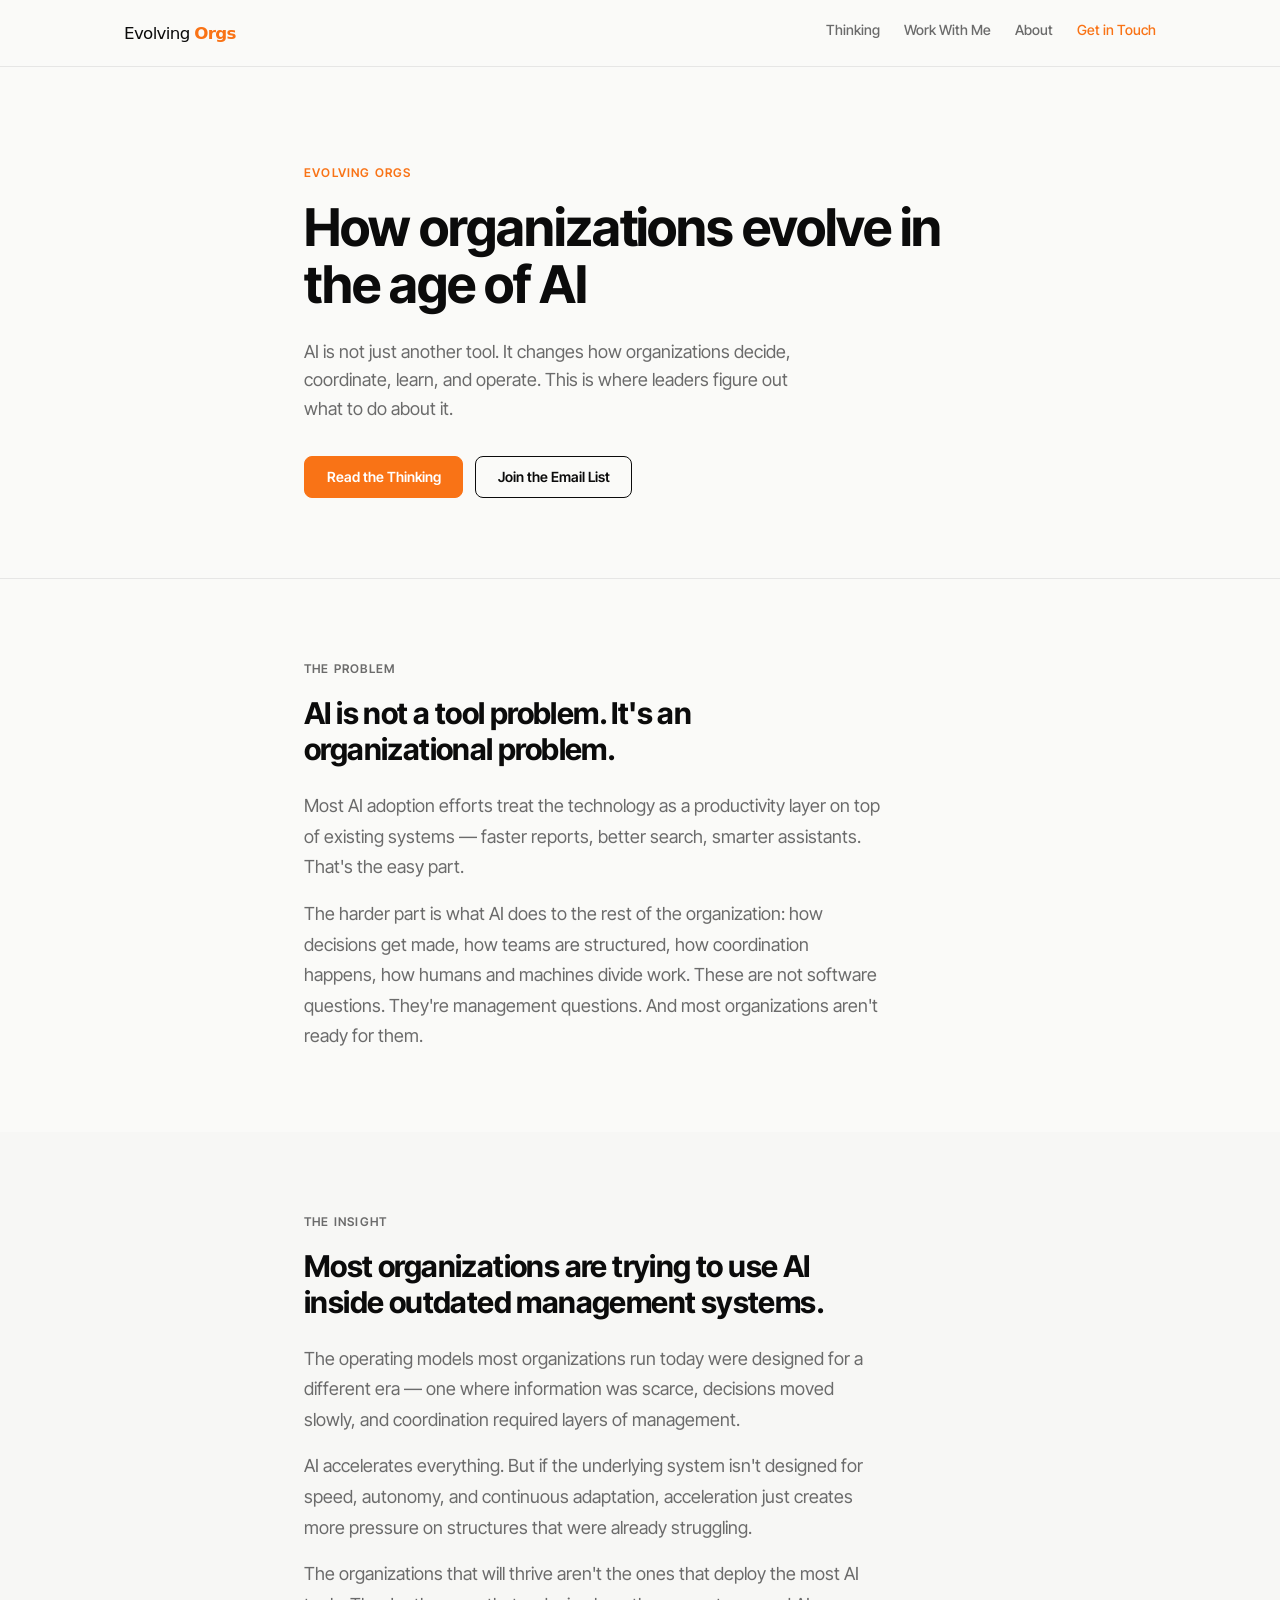
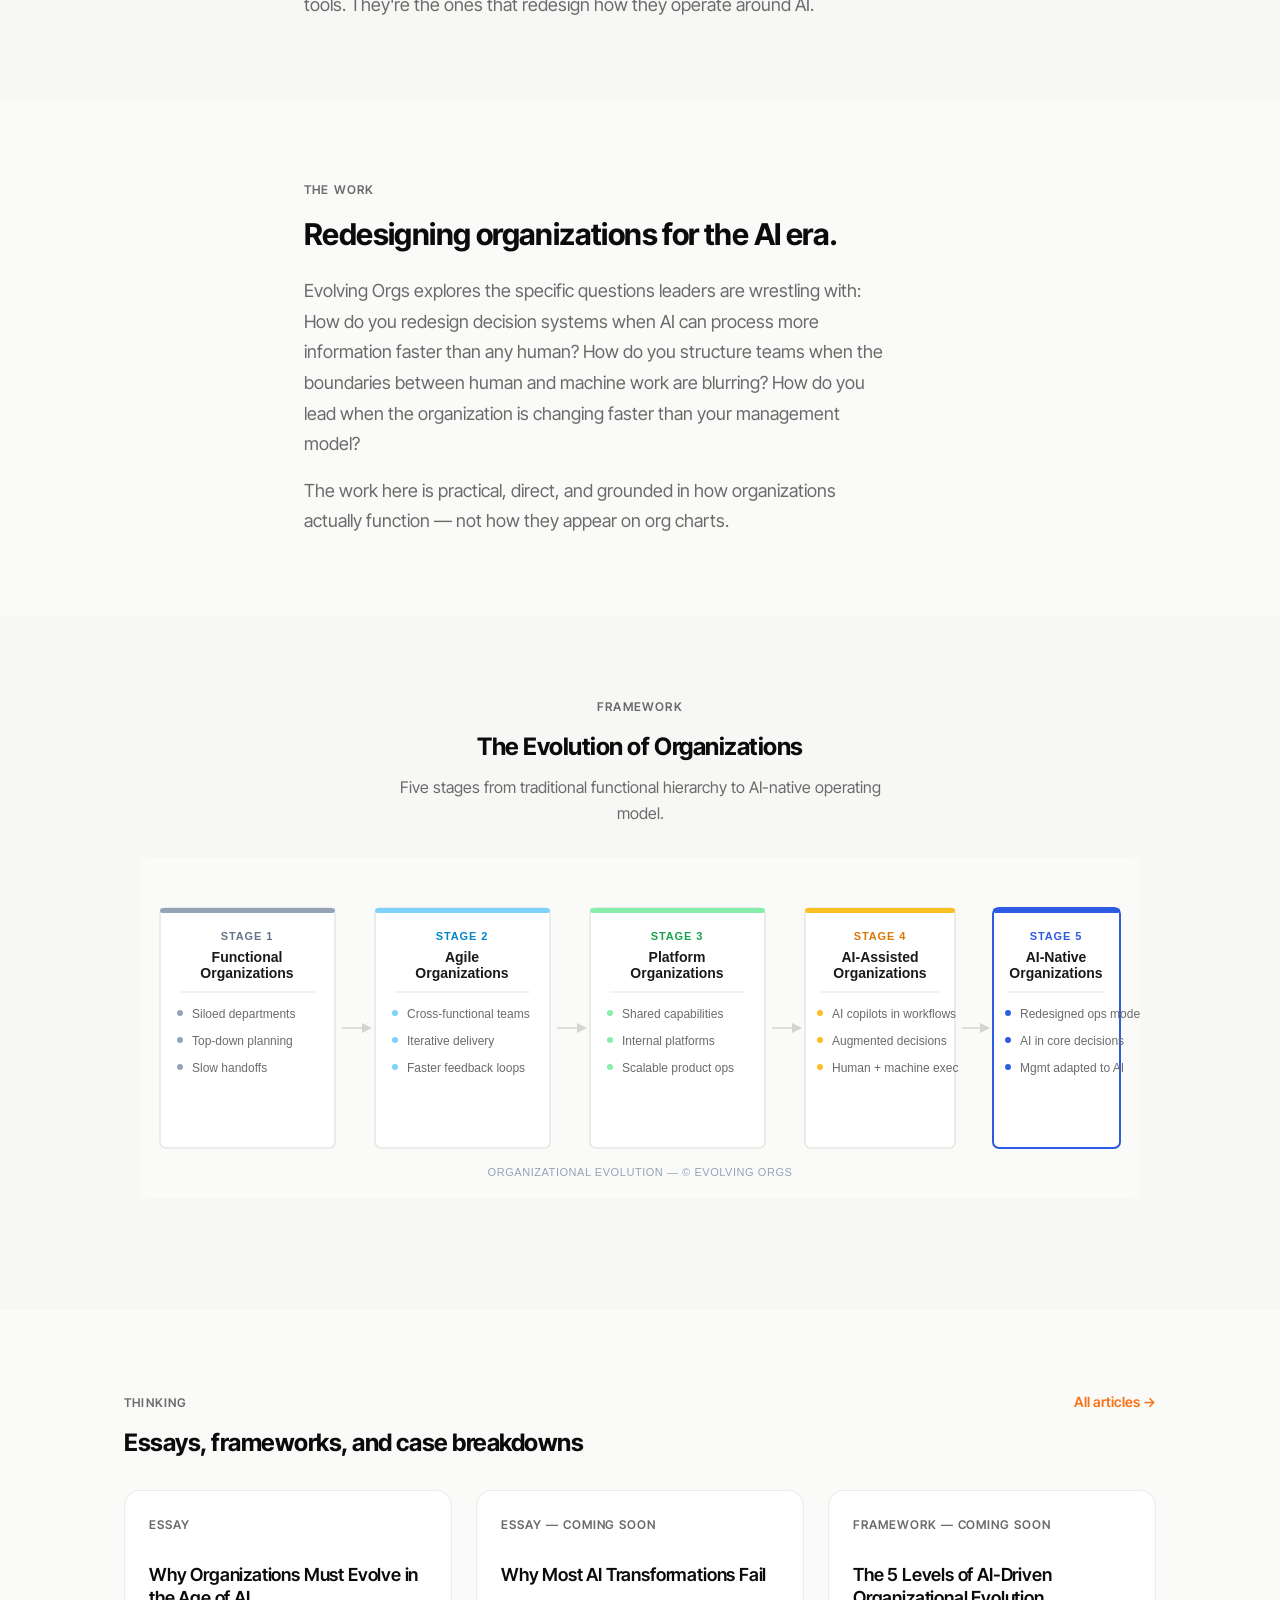
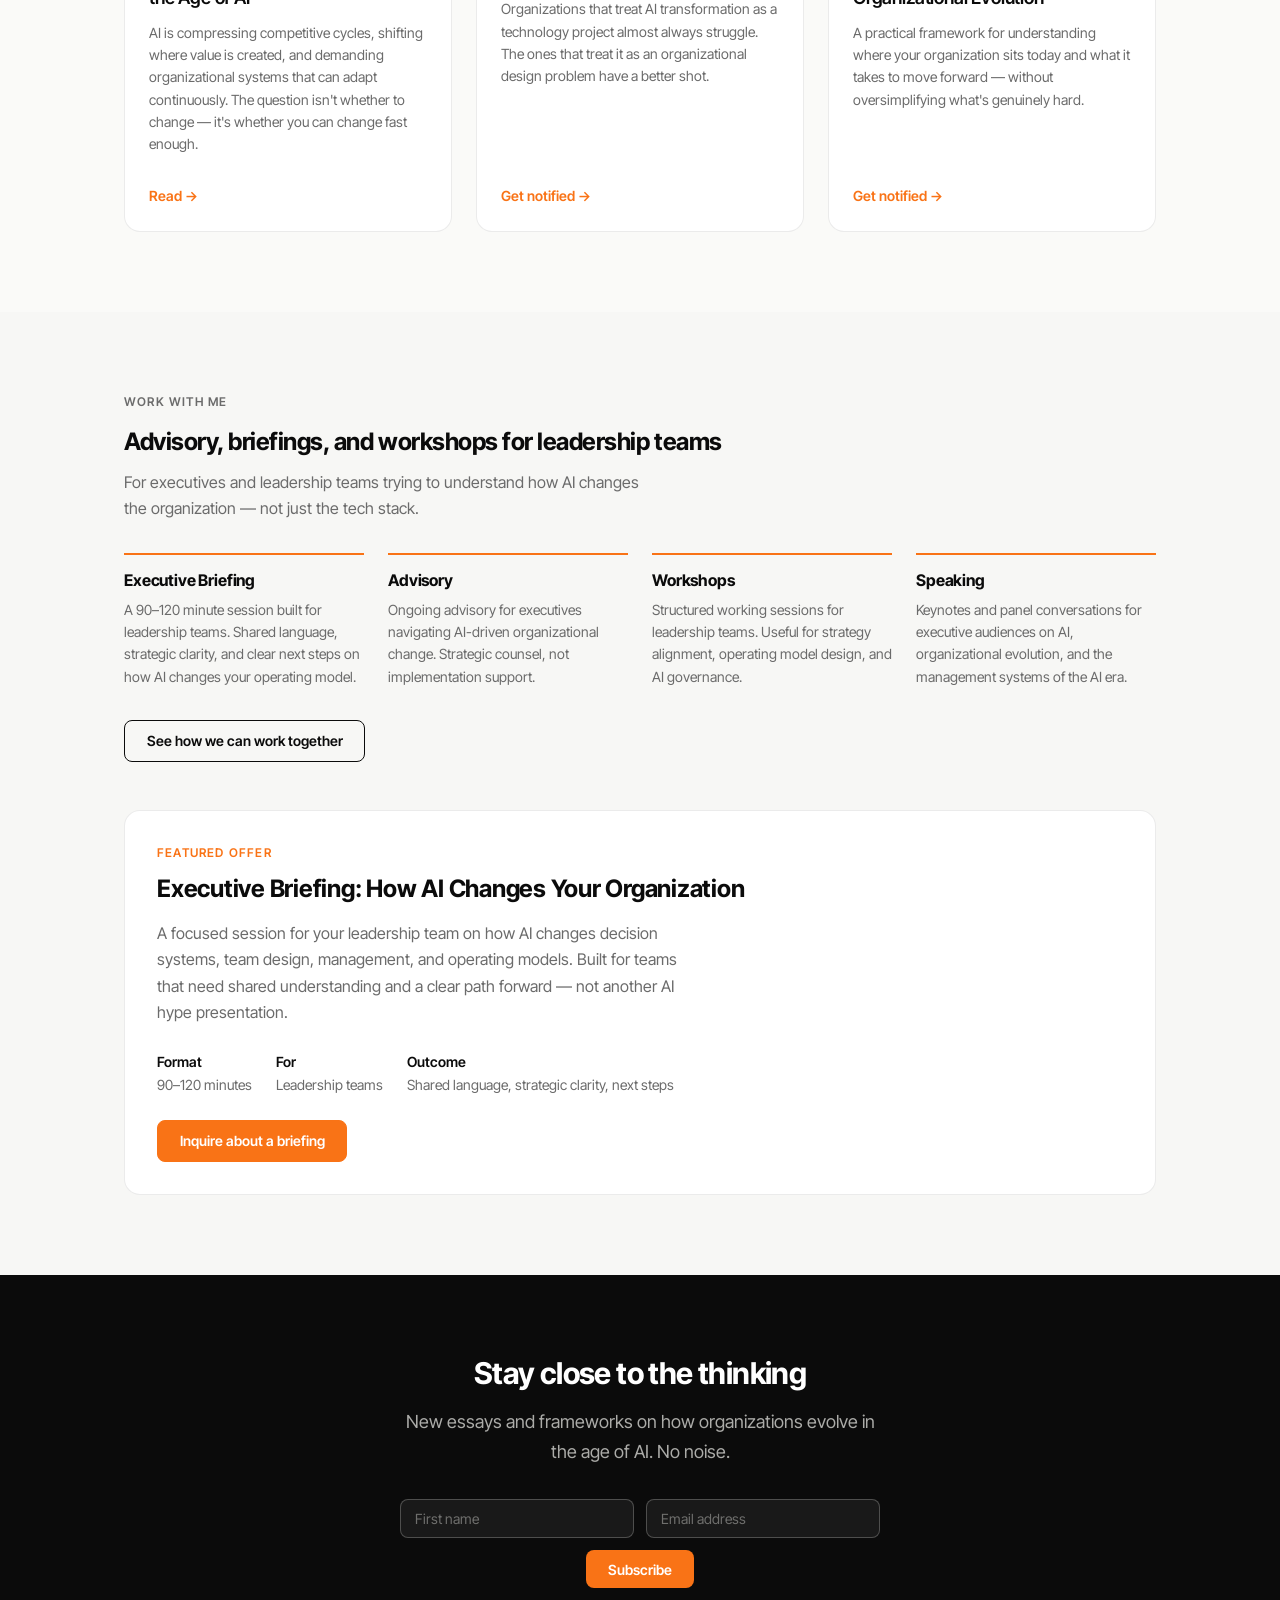
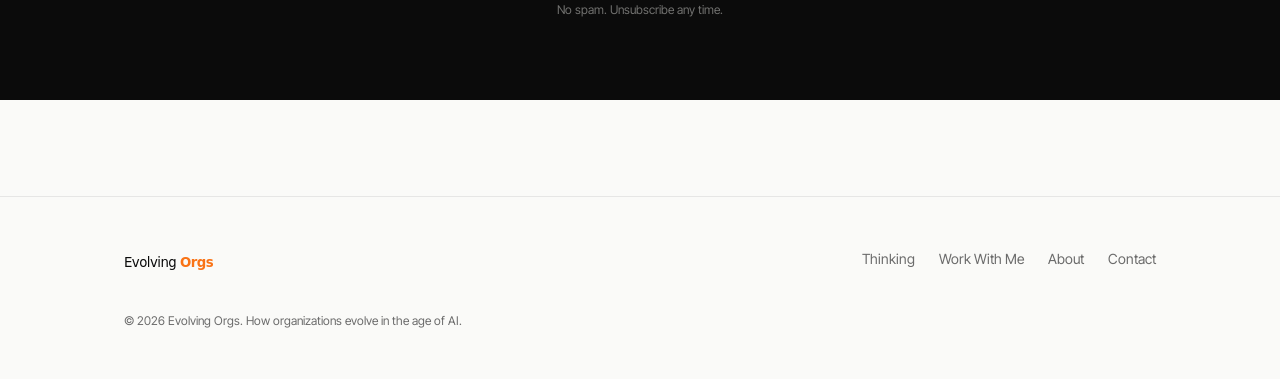
==== commit 10a1c644: "Fix logo size: create tight wordmark SVG for nav/footer The source brand SVGs have a 980×360 canvas " ====
--- a/index.html
+++ b/index.html
@@ -15,7 +15,7 @@
   <!-- Nav -->
   <nav class="site-nav">
     <div class="site-nav__inner">
-      <a href="/" class="site-nav__brand"><img src="assets/images/evolvingorgs-logo-light.svg" alt="Evolving Orgs" /></a>
+      <a href="/" class="site-nav__brand"><img src="assets/images/evolvingorgs-wordmark.svg" alt="Evolving Orgs" /></a>
       <button class="site-nav__toggle" aria-label="Open navigation" aria-expanded="false">
         <span></span><span></span><span></span>
       </button>
@@ -195,7 +195,7 @@
   <!-- Footer -->
   <footer class="site-footer">
     <div class="site-footer__inner">
-      <a href="/" class="site-footer__brand"><img src="assets/images/evolvingorgs-logo-light.svg" alt="Evolving Orgs" /></a>
+      <a href="/" class="site-footer__brand"><img src="assets/images/evolvingorgs-wordmark.svg" alt="Evolving Orgs" /></a>
       <ul class="site-footer__links">
         <li><a href="/thinking/">Thinking</a></li>
         <li><a href="/work-with-me.html">Work With Me</a></li>
--- a/styles/main.css
+++ b/styles/main.css
@@ -161,7 +161,7 @@
   flex-shrink: 0;
 }
 .site-nav__brand:hover { text-decoration: none; opacity: 0.85; }
-.site-nav__brand img { display: block; height: 36px; width: auto; }
+.site-nav__brand img { display: block; height: 20px; width: auto; }
 
 .site-nav__links {
   display: flex;
@@ -214,7 +214,7 @@
   text-decoration: none;
 }
 .site-footer__brand:hover { opacity: 0.75; }
-.site-footer__brand img { display: block; height: 28px; width: auto; }
+.site-footer__brand img { display: block; height: 16px; width: auto; }
 
 .site-footer__links {
   display: flex;
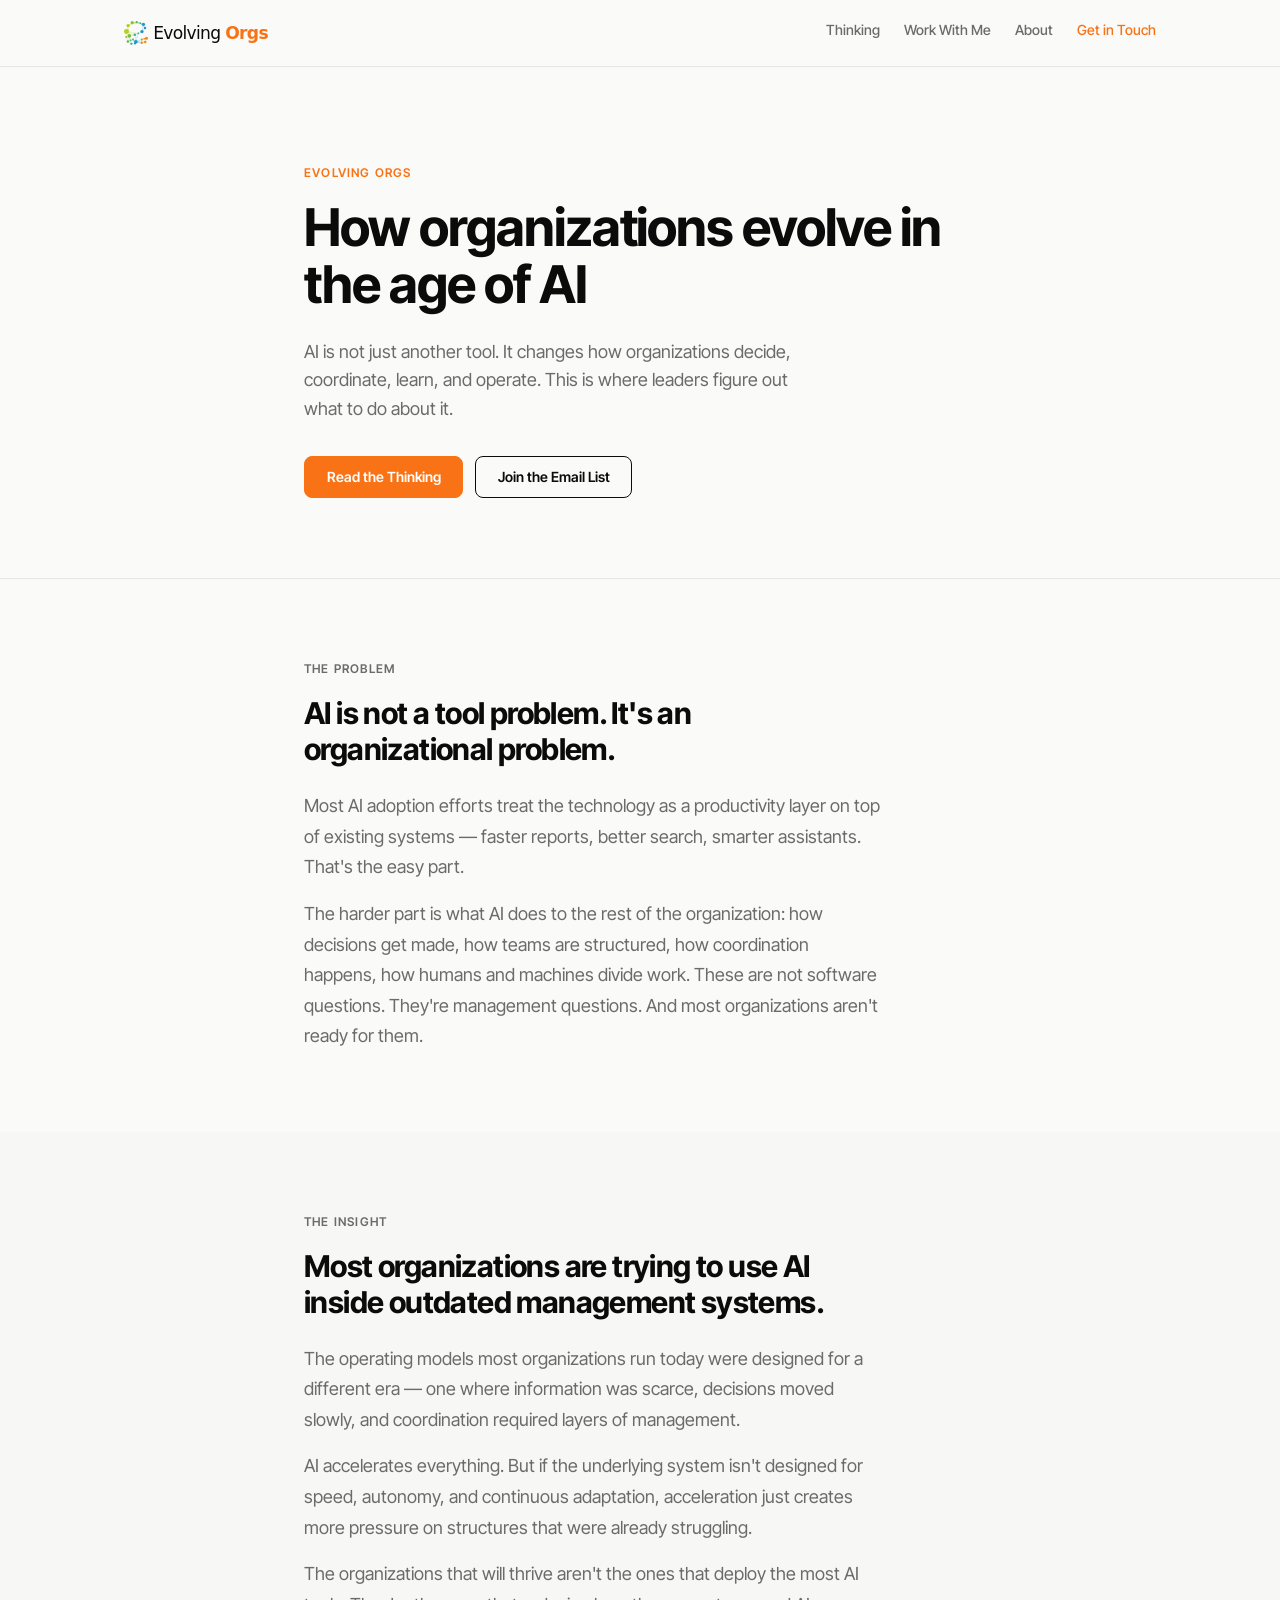
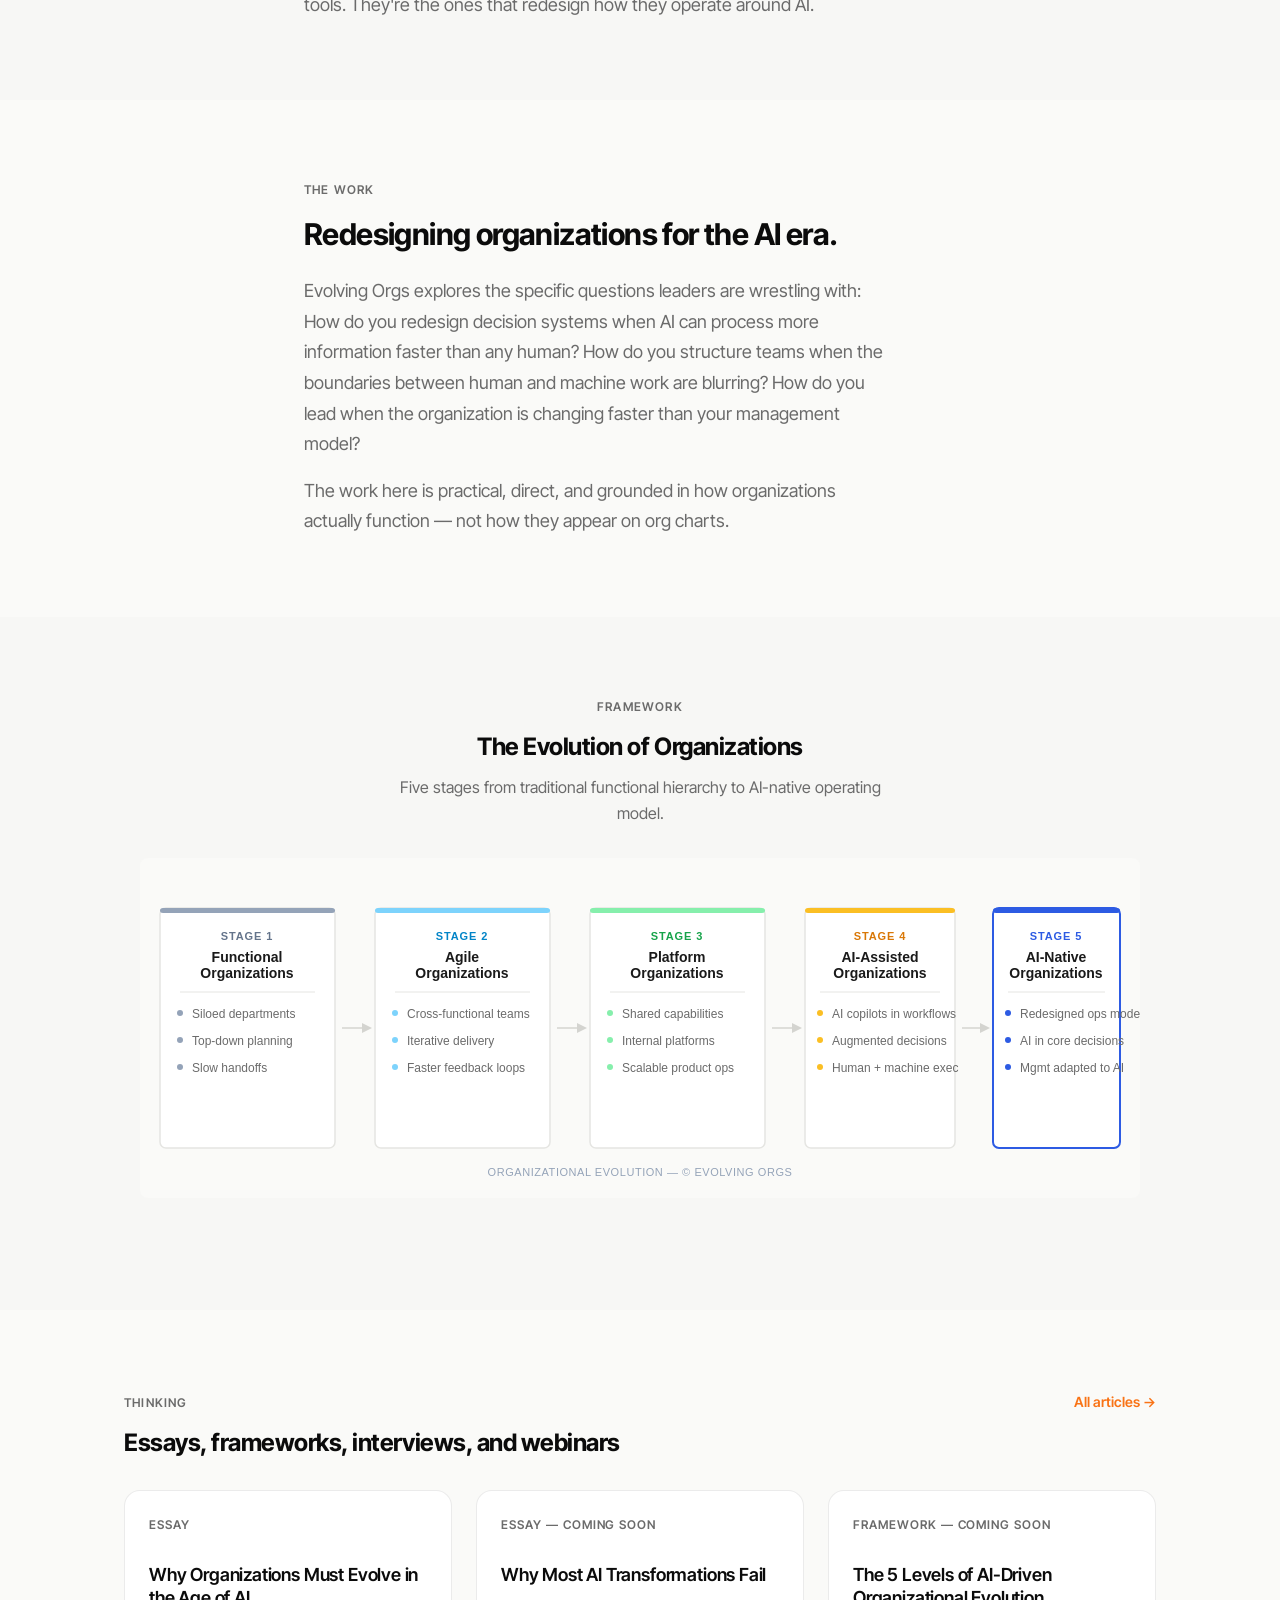
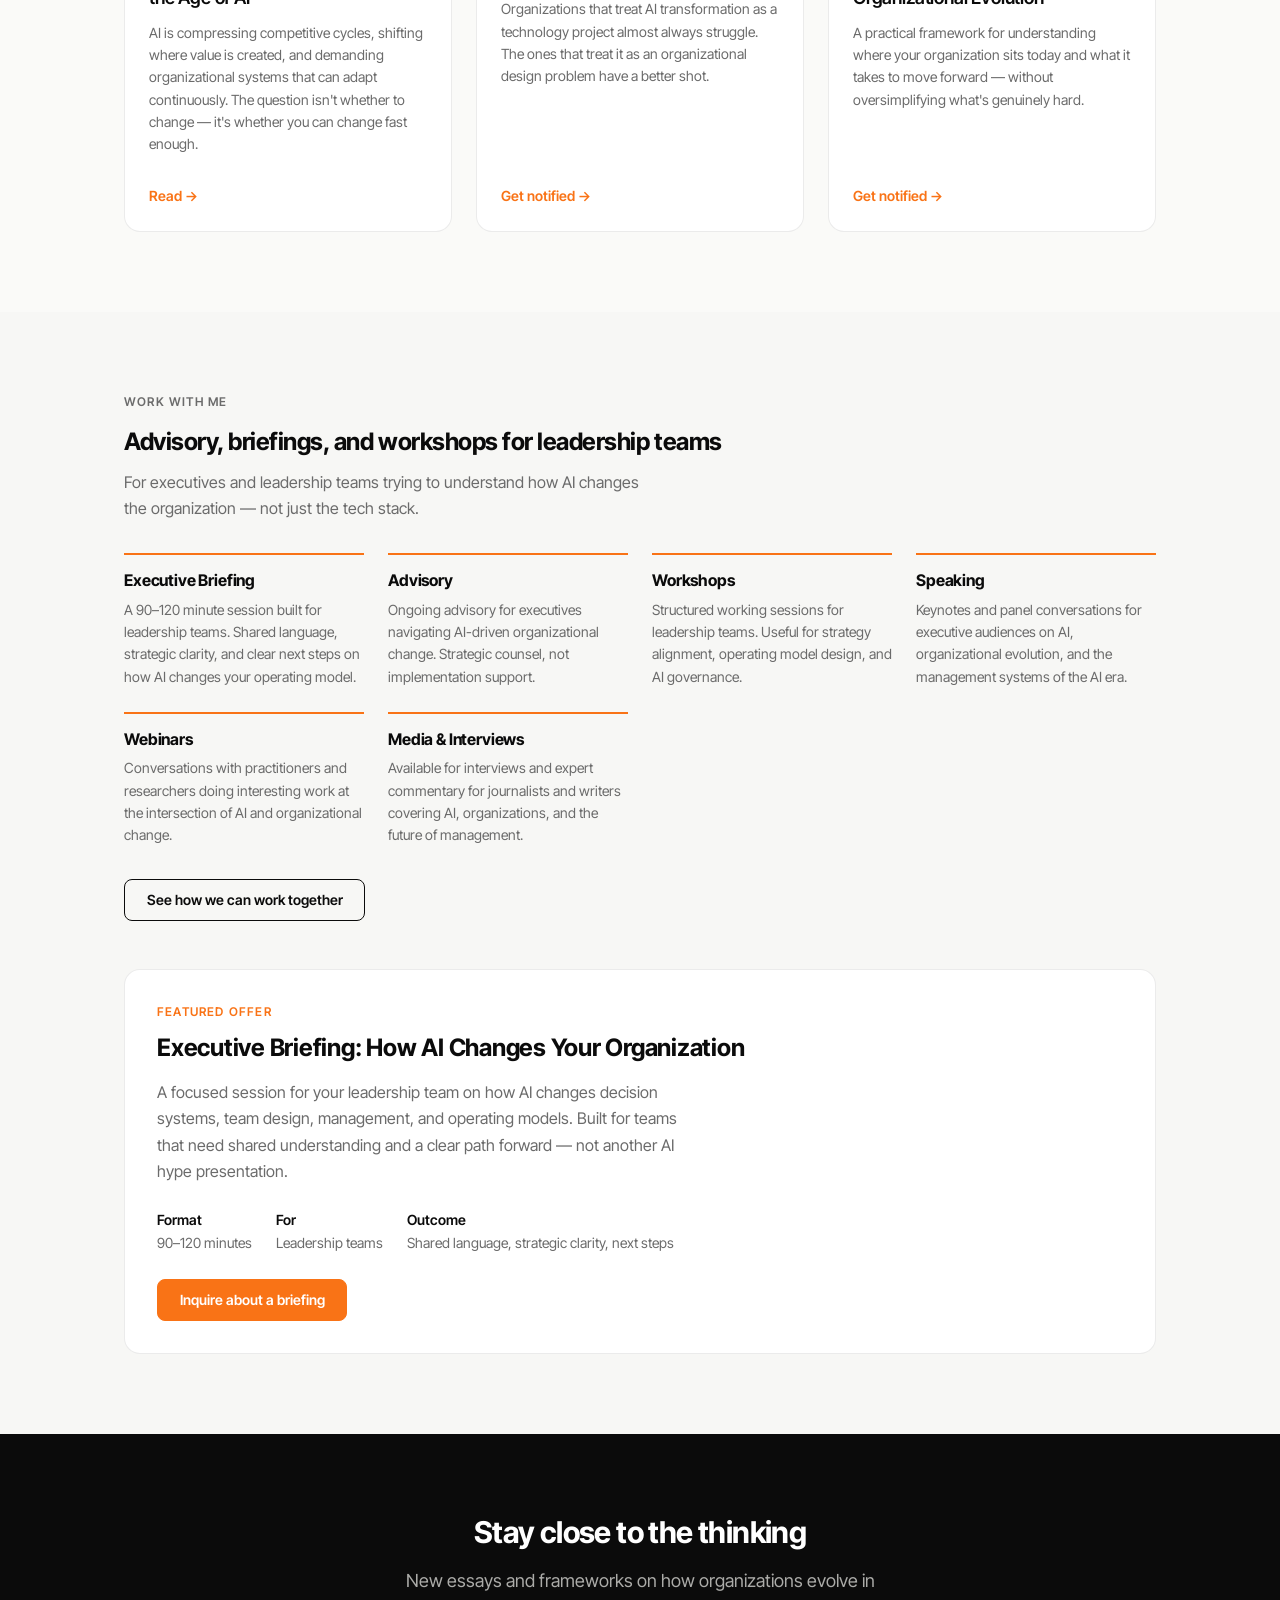
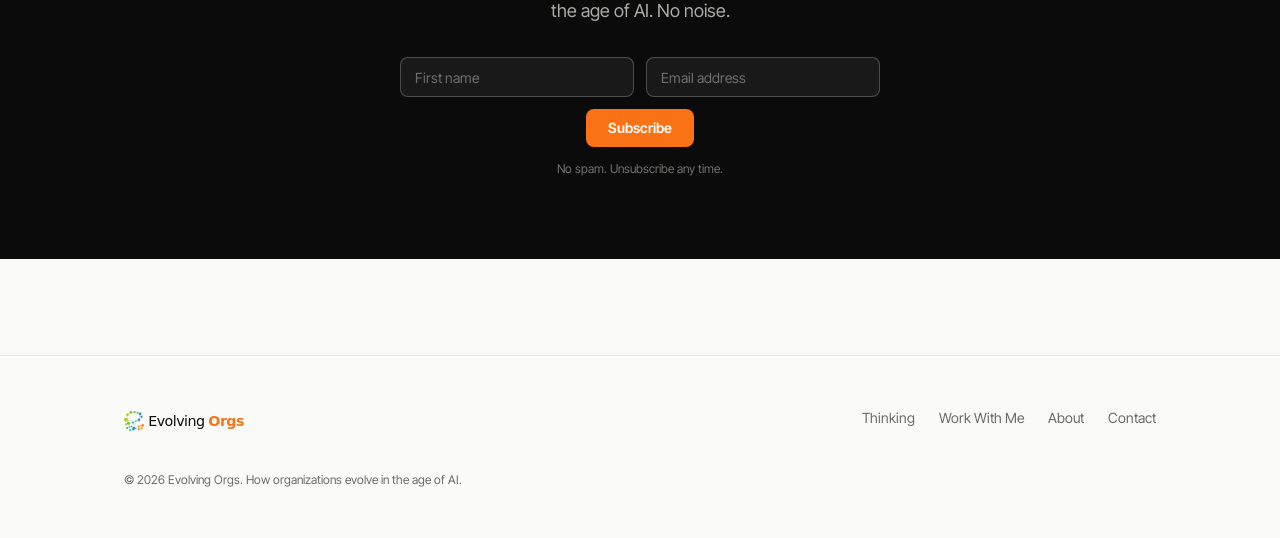
==== commit bb5522dd: "Add webinars and media/interviews across site - Work With Me: new Webinars section (conversations wi" ====
--- a/index.html
+++ b/index.html
@@ -98,7 +98,7 @@
       <div style="display:flex;align-items:baseline;justify-content:space-between;flex-wrap:wrap;gap:var(--space-4);margin-bottom:var(--space-8);">
         <div>
           <p class="prose-section__label">Thinking</p>
-          <h2 style="font-size:var(--size-2xl);font-weight:700;letter-spacing:-0.02em;">Essays, frameworks, and case breakdowns</h2>
+          <h2 style="font-size:var(--size-2xl);font-weight:700;letter-spacing:-0.02em;">Essays, frameworks, interviews, and webinars</h2>
         </div>
         <a href="/thinking/" style="font-size:var(--size-sm);font-weight:600;color:var(--color-accent);">All articles →</a>
       </div>
@@ -148,6 +148,14 @@
           <h3 class="service-item__title">Speaking</h3>
           <p class="service-item__body">Keynotes and panel conversations for executive audiences on AI, organizational evolution, and the management systems of the AI era.</p>
         </div>
+        <div class="service-item">
+          <h3 class="service-item__title">Webinars</h3>
+          <p class="service-item__body">Conversations with practitioners and researchers doing interesting work at the intersection of AI and organizational change.</p>
+        </div>
+        <div class="service-item">
+          <h3 class="service-item__title">Media &amp; Interviews</h3>
+          <p class="service-item__body">Available for interviews and expert commentary for journalists and writers covering AI, organizations, and the future of management.</p>
+        </div>
       </div>
       <div style="margin-top:var(--space-8);">
         <a href="/work-with-me.html" class="btn btn--outline">See how we can work together</a>
--- a/styles/main.css
+++ b/styles/main.css
@@ -161,7 +161,7 @@
   flex-shrink: 0;
 }
 .site-nav__brand:hover { text-decoration: none; opacity: 0.85; }
-.site-nav__brand img { display: block; height: 20px; width: auto; }
+.site-nav__brand img { display: block; height: 24px; width: auto; }
 
 .site-nav__links {
   display: flex;
@@ -214,7 +214,7 @@
   text-decoration: none;
 }
 .site-footer__brand:hover { opacity: 0.75; }
-.site-footer__brand img { display: block; height: 16px; width: auto; }
+.site-footer__brand img { display: block; height: 20px; width: auto; }
 
 .site-footer__links {
   display: flex;
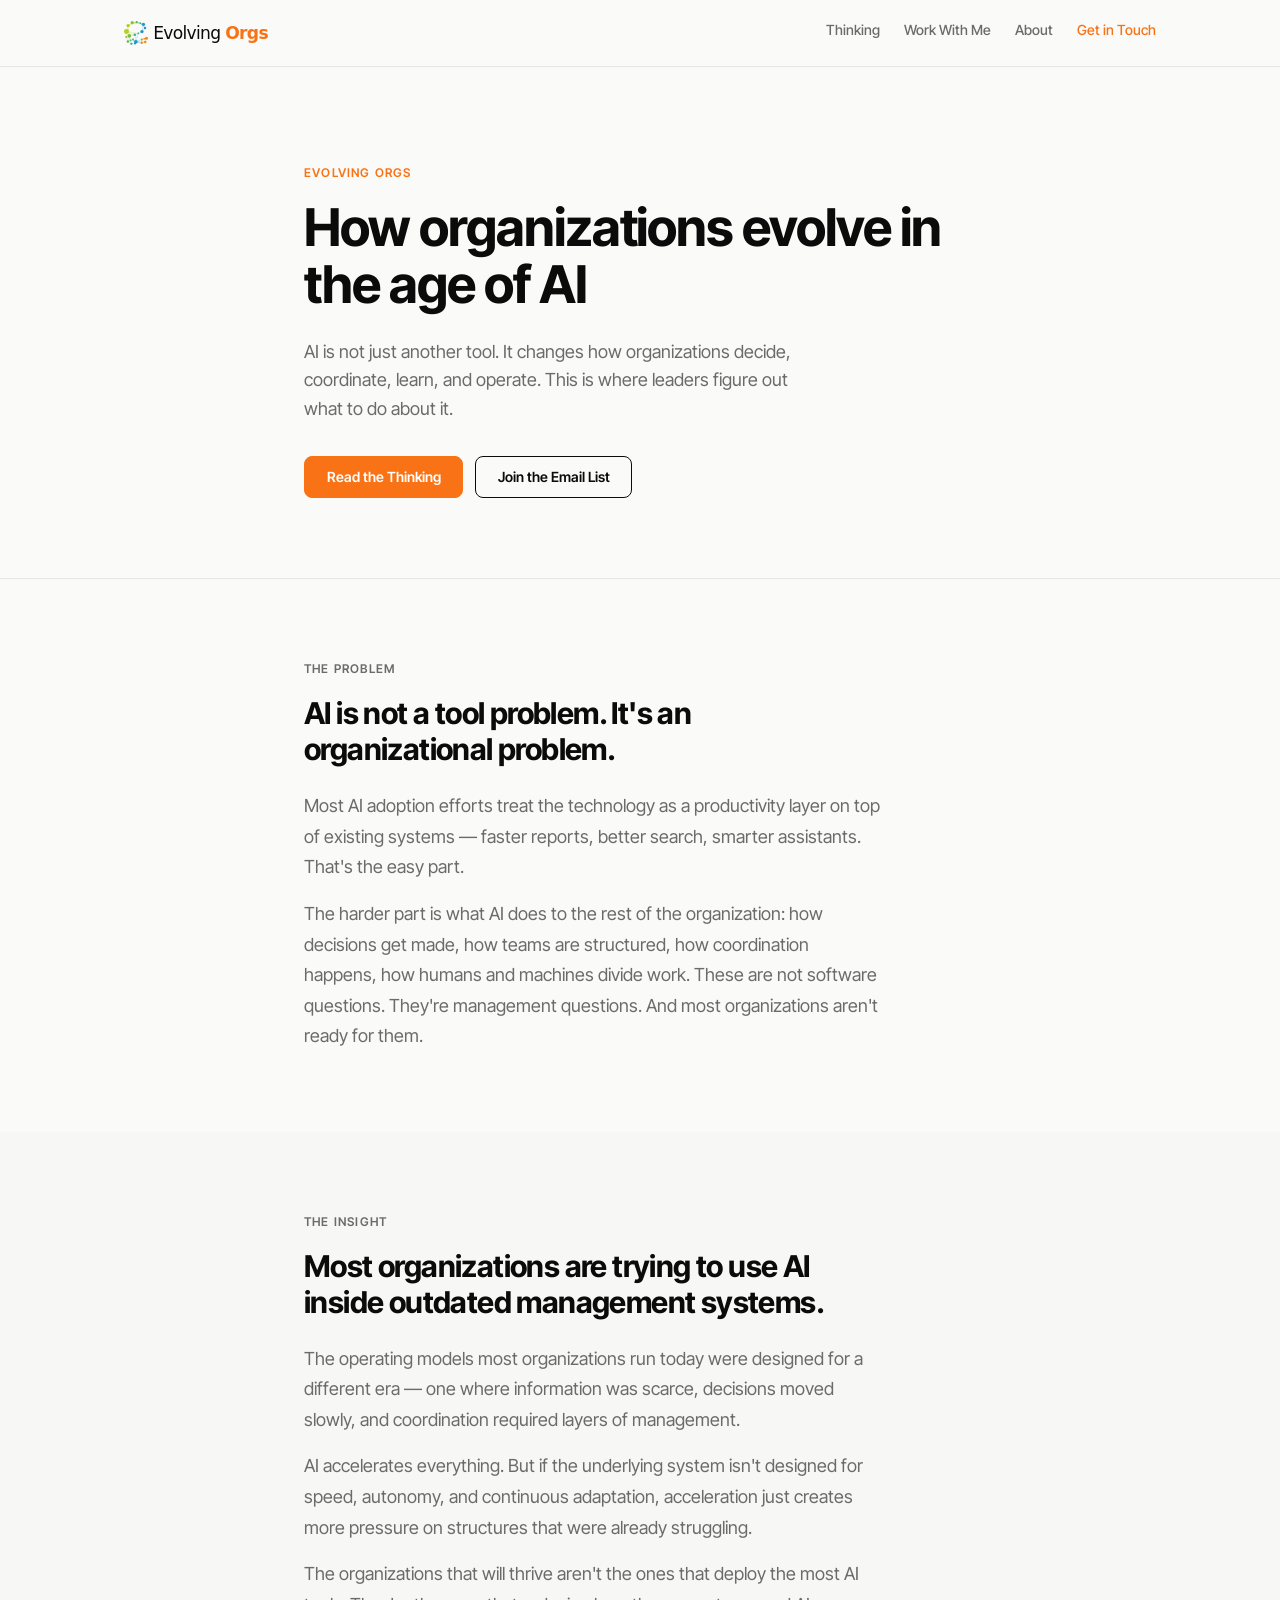
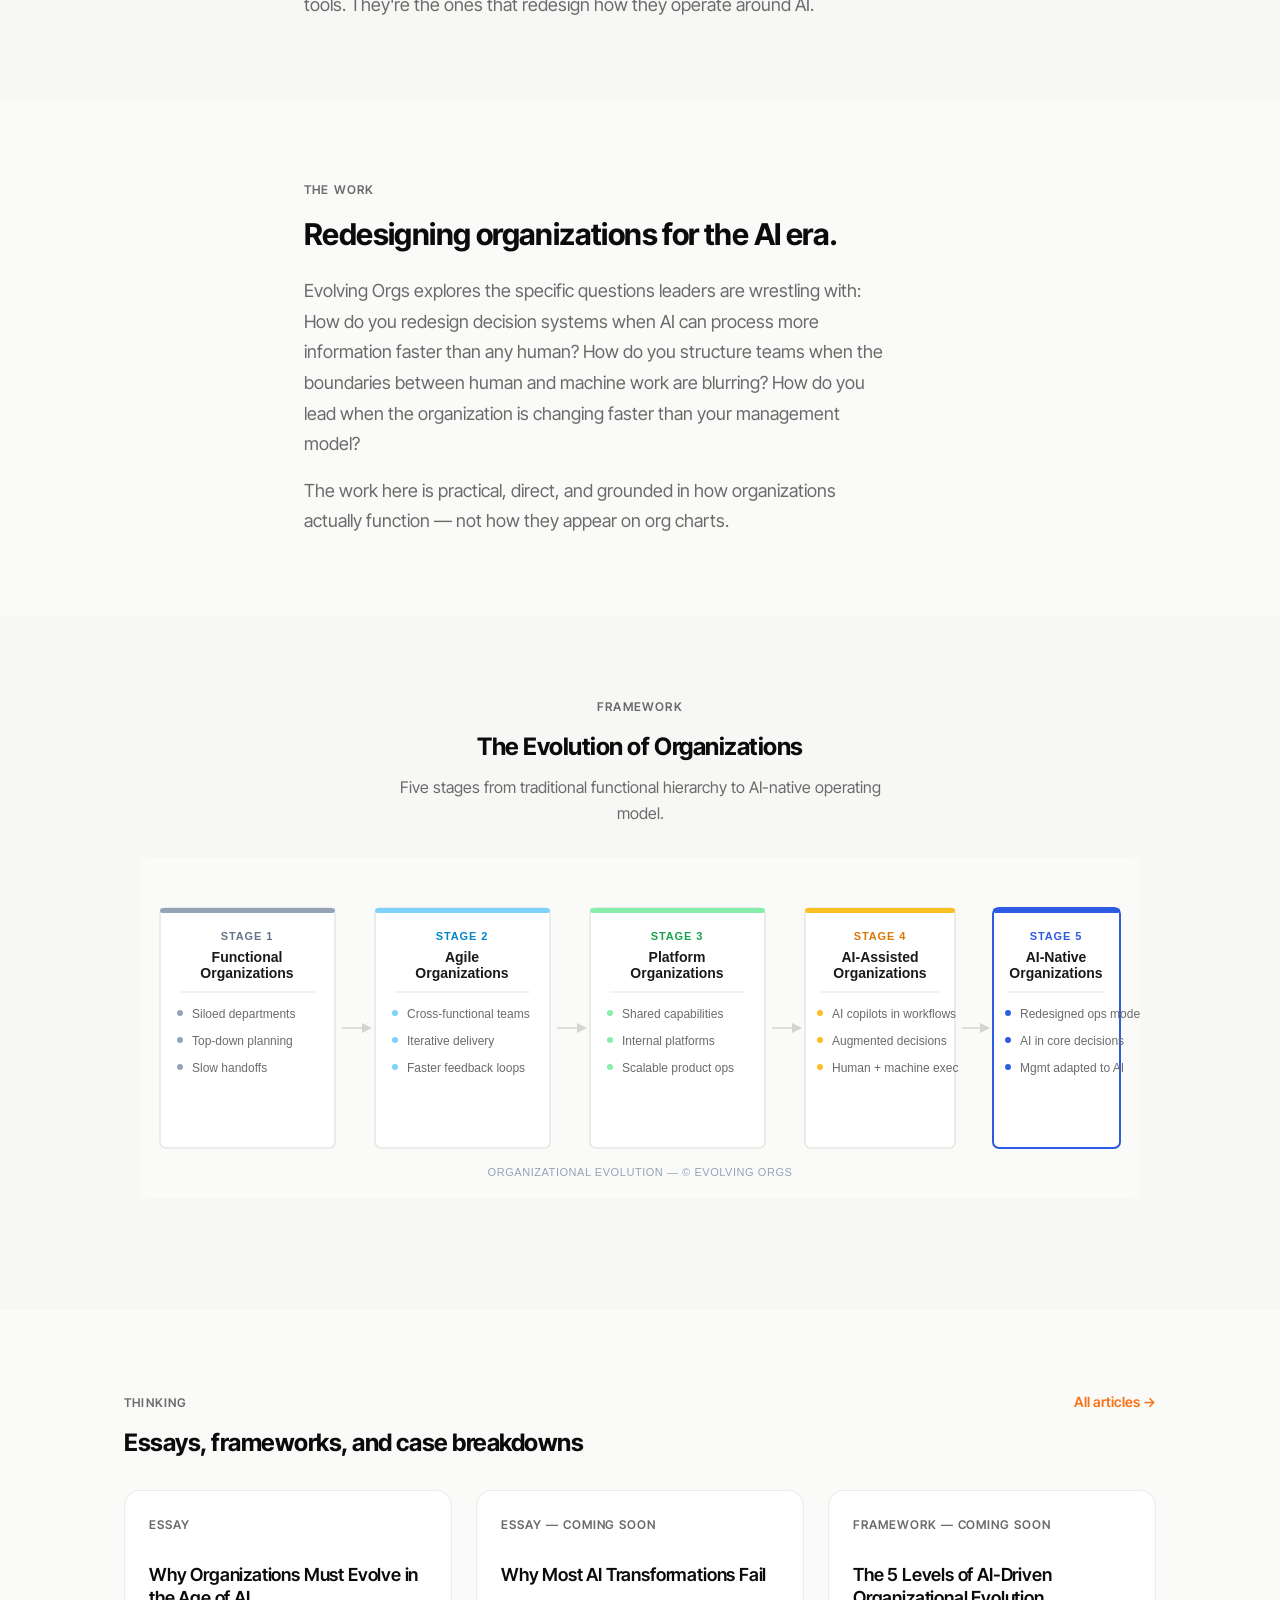
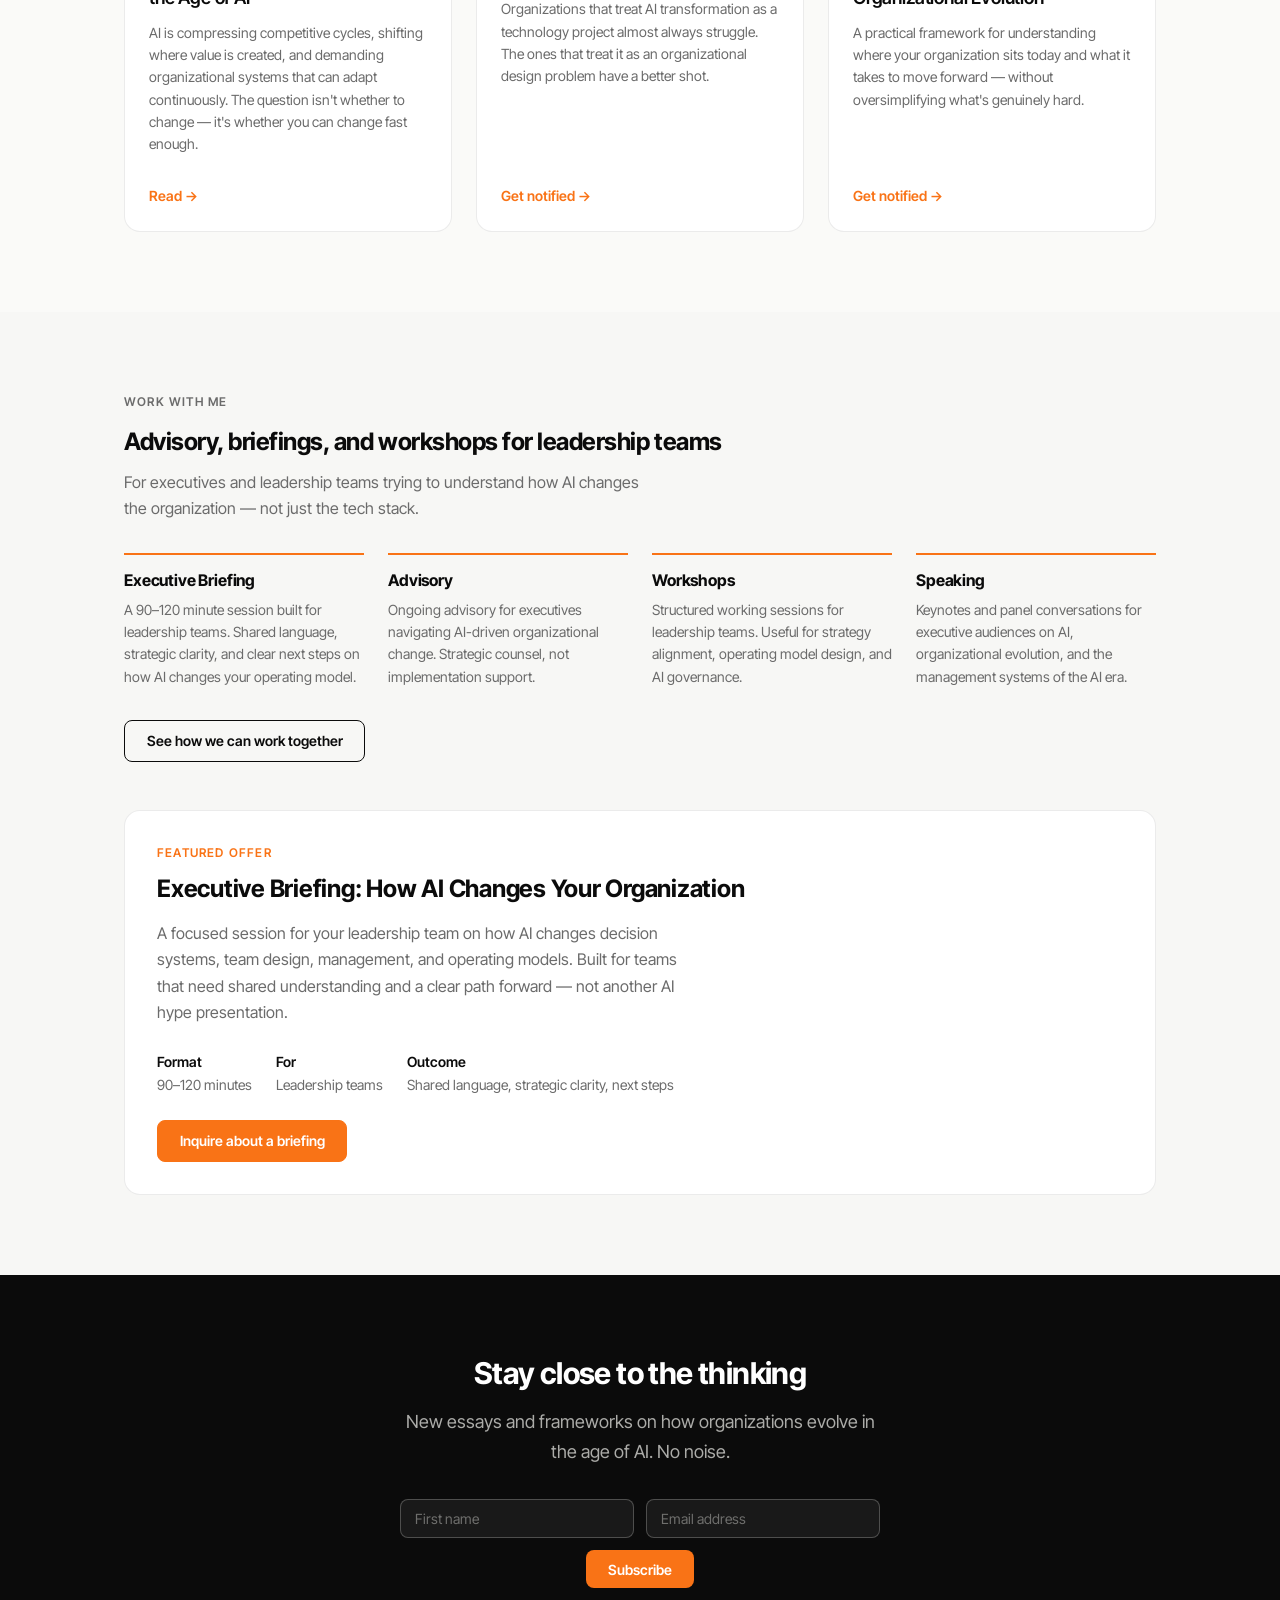
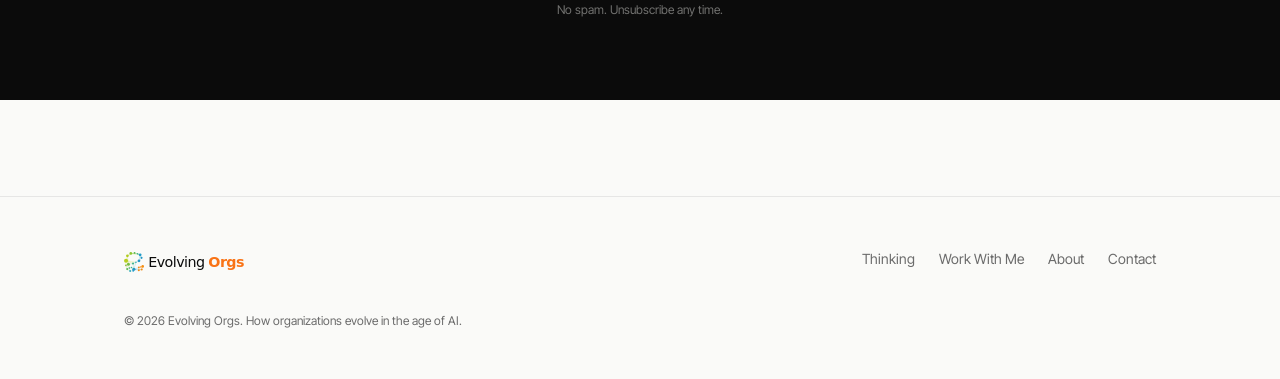
==== commit f1487037: "Remove webinars and media/interviews; hide MD files from git - Removed Webinars and Media & Intervie" ====
--- a/index.html
+++ b/index.html
@@ -5,6 +5,7 @@
   <meta name="viewport" content="width=device-width, initial-scale=1.0" />
   <title>Evolving Orgs — How organizations evolve in the age of AI</title>
   <meta name="description" content="Evolving Orgs explores how AI is changing organizations, management systems, decision-making, and leadership. Essays, frameworks, and advisory for executives and transformation leaders." />
+  <link rel="icon" type="image/svg+xml" href="/assets/images/evolvingorgs-favicon.svg" />
   <link rel="preconnect" href="https://fonts.googleapis.com" />
   <link rel="preconnect" href="https://fonts.gstatic.com" crossorigin />
   <link href="https://fonts.googleapis.com/css2?family=Inter+Tight:wght@400;500;600;700&display=swap" rel="stylesheet" />
@@ -98,7 +99,7 @@
       <div style="display:flex;align-items:baseline;justify-content:space-between;flex-wrap:wrap;gap:var(--space-4);margin-bottom:var(--space-8);">
         <div>
           <p class="prose-section__label">Thinking</p>
-          <h2 style="font-size:var(--size-2xl);font-weight:700;letter-spacing:-0.02em;">Essays, frameworks, interviews, and webinars</h2>
+          <h2 style="font-size:var(--size-2xl);font-weight:700;letter-spacing:-0.02em;">Essays, frameworks, and case breakdowns</h2>
         </div>
         <a href="/thinking/" style="font-size:var(--size-sm);font-weight:600;color:var(--color-accent);">All articles →</a>
       </div>
@@ -148,14 +149,6 @@
           <h3 class="service-item__title">Speaking</h3>
           <p class="service-item__body">Keynotes and panel conversations for executive audiences on AI, organizational evolution, and the management systems of the AI era.</p>
         </div>
-        <div class="service-item">
-          <h3 class="service-item__title">Webinars</h3>
-          <p class="service-item__body">Conversations with practitioners and researchers doing interesting work at the intersection of AI and organizational change.</p>
-        </div>
-        <div class="service-item">
-          <h3 class="service-item__title">Media &amp; Interviews</h3>
-          <p class="service-item__body">Available for interviews and expert commentary for journalists and writers covering AI, organizations, and the future of management.</p>
-        </div>
       </div>
       <div style="margin-top:var(--space-8);">
         <a href="/work-with-me.html" class="btn btn--outline">See how we can work together</a>
